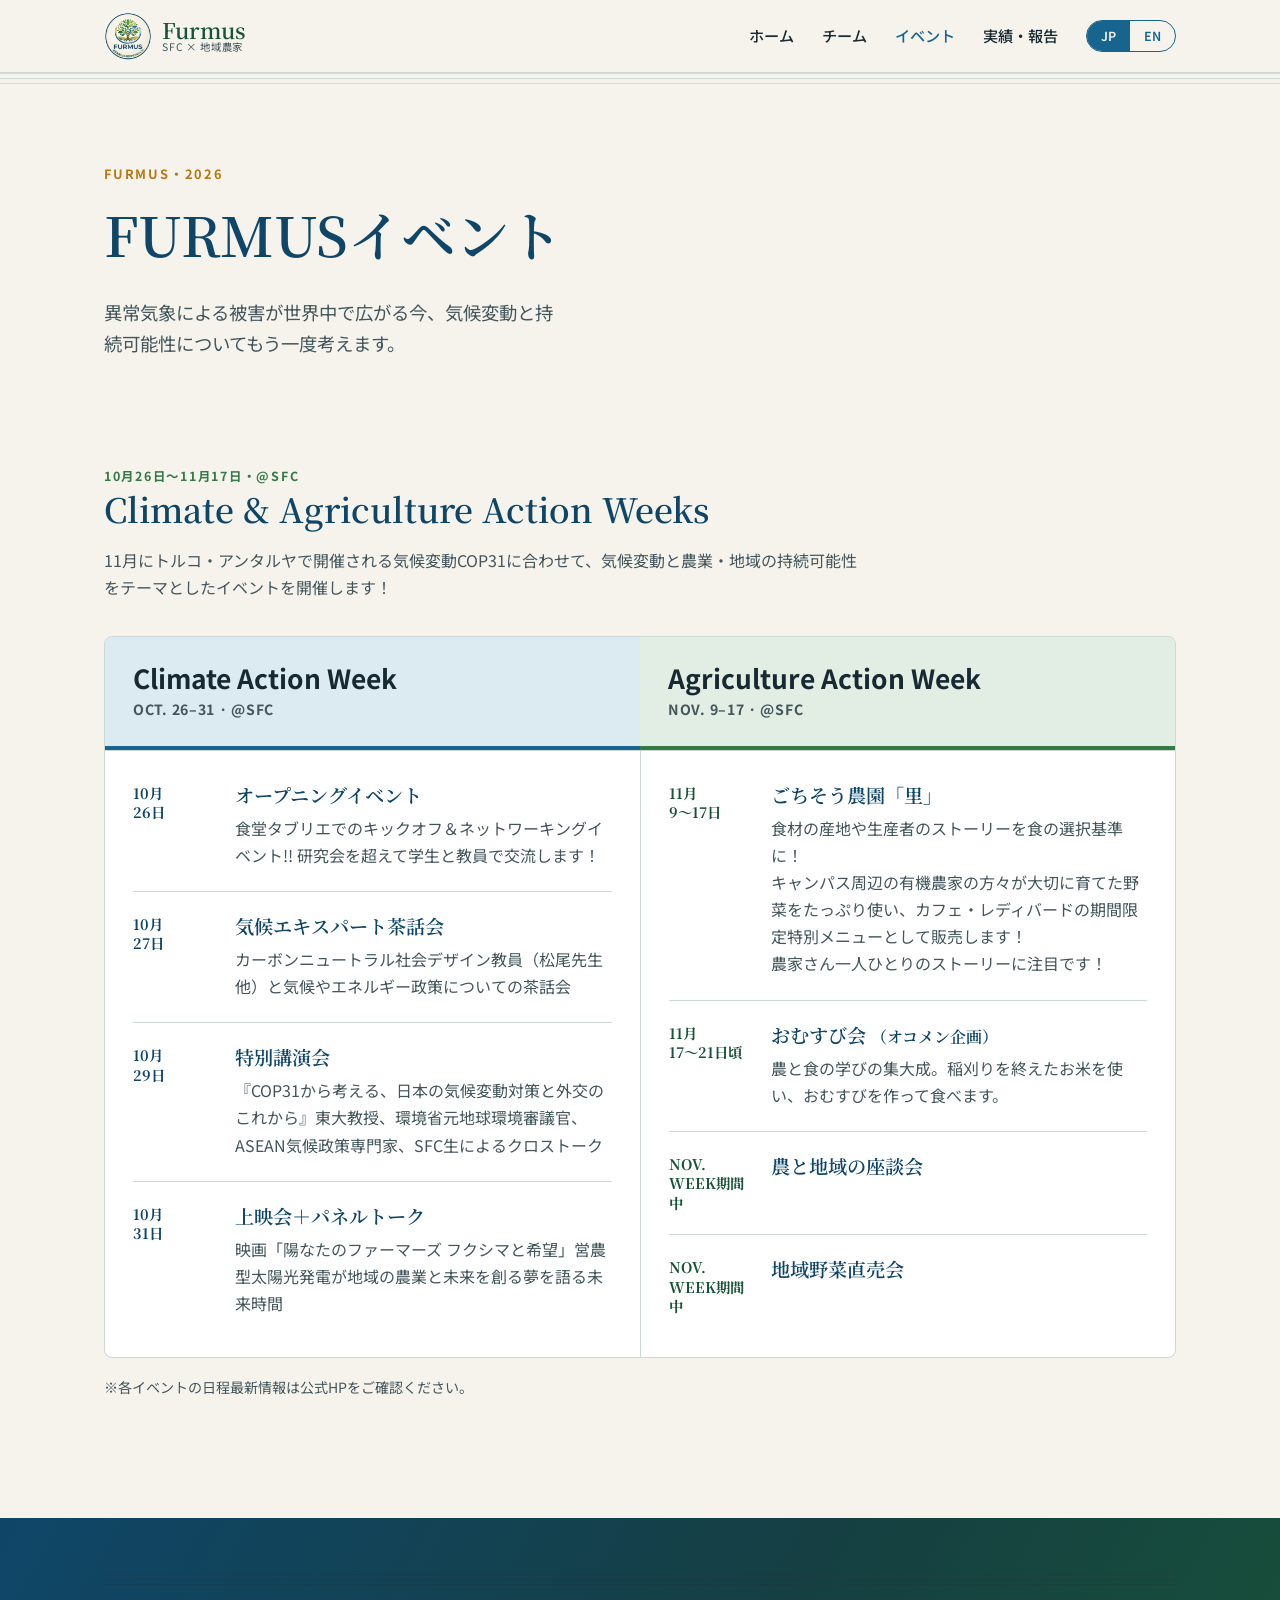
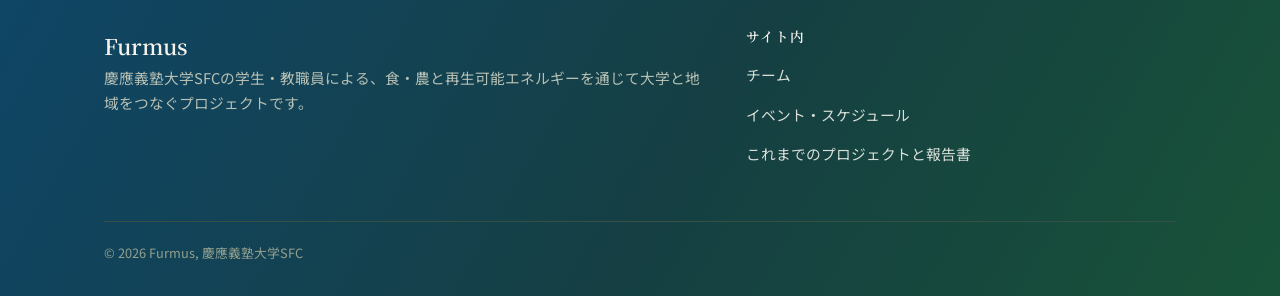
==== events.html @ cad8ab71 "Add files via upload Remove unavailable contact information" ====
<!DOCTYPE html>
<html lang="ja">
<head>
<meta charset="UTF-8">
<meta name="viewport" content="width=device-width, initial-scale=1.0">
<title>FURMUS Events 2026 — Furmus</title>
<link rel="preconnect" href="https://fonts.googleapis.com">
<link href="https://fonts.googleapis.com/css2?family=Noto+Serif+JP:wght@500;600;700&family=Noto+Sans+JP:wght@400;500;700&display=swap" rel="stylesheet">
<link rel="stylesheet" href="styles.css">
</head>
<body>

<header class="site-header">
  <div class="wrap">
    <a href="index.html" class="brand">
      <img src="furmus-logo.png" alt="" class="brand-mark">
      <span class="brand-copy">Furmus
        <small data-en>SFC × Local Farmers</small>
        <small data-jp>SFC × 地域農家</small>
      </span>
    </a>
    <nav class="nav-main">
      <a href="index.html" data-en>Home</a>
      <a href="index.html" data-jp>ホーム</a>
      <a href="team.html" data-en>Team</a>
      <a href="team.html" data-jp>チーム</a>
      <a href="events.html" class="active" data-en>Events</a>
      <a href="events.html" class="active" data-jp>イベント</a>
      <a href="reports.html" data-en>Reports</a>
      <a href="reports.html" data-jp>実績・報告</a>
      <div class="lang-toggle">
        <button data-lang-btn="ja" class="is-active">JP</button>
        <button data-lang-btn="en">EN</button>
      </div>
    </nav>
    <button class="nav-toggle" aria-label="Toggle menu"><span></span><span></span><span></span></button>
  </div>
</header>

<div class="field-rule"></div>

<section class="hero" style="padding-bottom:24px;">
  <div class="wrap">
    <div class="hero-eyebrow" data-en>FURMUS · 2026</div>
    <div class="hero-eyebrow" data-jp>FURMUS・2026</div>
    <h1 data-en>FURMUS Events</h1>
    <h1 data-jp>FURMUSイベント</h1>
    <p class="hero-lede" data-en>Climate &amp; Agriculture Action Weeks bring SFC together to reconsider climate change and sustainability as extreme-weather damage spreads worldwide.</p>
    <p class="hero-lede" data-jp>異常気象による被害が世界中で広がる今、気候変動と持続可能性についてもう一度考えます。</p>
  </div>
</section>

<section>
  <div class="wrap">
    <div class="action-weeks-intro">
      <div class="section-label" data-en>Oct. 26 to Nov. 17 · @SFC</div>
      <div class="section-label" data-jp>10月26日〜11月17日・@SFC</div>
      <h2>Climate &amp; Agriculture Action Weeks</h2>
      <p data-en>In conjunction with COP31, which will be held in Antalya, Türkiye in November, we will hold events on climate change and the sustainability of agriculture and local communities.</p>
      <p data-jp>11月にトルコ・アンタルヤで開催される気候変動COP31に合わせて、気候変動と農業・地域の持続可能性をテーマとしたイベントを開催します！</p>
    </div>

    <div class="week-band">
      <div class="week-heading">
        <strong>Climate Action Week</strong>
        <span>OCT. 26–31 · @SFC</span>
      </div>
      <div class="week-heading">
        <strong>Agriculture Action Week</strong>
        <span>NOV. 9–17 · @SFC</span>
      </div>
    </div>

    <div class="action-schedule">
      <div class="schedule-column">
        <article class="schedule-entry">
          <div class="schedule-date" data-en>Oct.<br>26</div>
          <div class="schedule-date" data-jp>10月<br>26日</div>
          <div>
            <h3 data-en>Opening Event</h3>
            <h3 data-jp>オープニングイベント</h3>
            <p data-en>A kick-off and networking event at Cafeteria Tablier! Students and faculty will connect across research seminars.</p>
            <p data-jp>食堂タブリエでのキックオフ＆ネットワーキングイベント!! 研究会を超えて学生と教員で交流します！</p>
          </div>
        </article>

        <article class="schedule-entry">
          <div class="schedule-date" data-en>Oct.<br>27</div>
          <div class="schedule-date" data-jp>10月<br>27日</div>
          <div>
            <h3 data-en>Climate Experts’ Tea Gathering</h3>
            <h3 data-jp>気候エキスパート茶話会</h3>
            <p data-en>A tea gathering with faculty members in Carbon Neutral Society Design, including Professor Matsuo, to discuss climate and energy policy.</p>
            <p data-jp>カーボンニュートラル社会デザイン教員（松尾先生他）と気候やエネルギー政策についての茶話会</p>
          </div>
        </article>

        <article class="schedule-entry">
          <div class="schedule-date" data-en>Oct.<br>29</div>
          <div class="schedule-date" data-jp>10月<br>29日</div>
          <div>
            <h3 data-en>Special Lecture</h3>
            <h3 data-jp>特別講演会</h3>
            <p data-en>“Thinking from COP31: The Future of Japan’s Climate Action and Diplomacy.” A cross-talk with a University of Tokyo professor, a former Vice-Minister for Global Environmental Affairs at Japan’s Ministry of the Environment, an ASEAN climate-policy expert, and SFC students.</p>
            <p data-jp>『COP31から考える、日本の気候変動対策と外交のこれから』東大教授、環境省元地球環境審議官、ASEAN気候政策専門家、SFC生によるクロストーク</p>
          </div>
        </article>

        <article class="schedule-entry">
          <div class="schedule-date" data-en>Oct.<br>31</div>
          <div class="schedule-date" data-jp>10月<br>31日</div>
          <div>
            <h3 data-en>Film Screening and Panel Talk</h3>
            <h3 data-jp>上映会＋パネルトーク</h3>
            <p data-en>A screening of “Hinata no Farmers: Fukushima and Hope,” followed by a forward-looking discussion about the dream of agrivoltaics creating the future of regional agriculture.</p>
            <p data-jp>映画「陽なたのファーマーズ フクシマと希望」営農型太陽光発電が地域の農業と未来を創る夢を語る未来時間</p>
          </div>
        </article>
      </div>

      <div class="schedule-column">
        <article class="schedule-entry">
          <div class="schedule-date" data-en>Nov.<br>9–17</div>
          <div class="schedule-date" data-jp>11月<br>9〜17日</div>
          <div>
            <h3 data-en>Gochisou Farm “Sato”</h3>
            <h3 data-jp>ごちそう農園「里」</h3>
            <p data-en>Make the origin of ingredients and producers’ stories part of how you choose food! Vegetables carefully grown by organic farmers around the campus will be used generously in limited-time special dishes at Café Ladybird. Look out for the story of each farmer!</p>
            <p data-jp>食材の産地や生産者のストーリーを食の選択基準に！<br>キャンパス周辺の有機農家の方々が大切に育てた野菜をたっぷり使い、カフェ・レディバードの期間限定特別メニューとして販売します！<br>農家さん一人ひとりのストーリーに注目です！</p>
          </div>
        </article>

        <article class="schedule-entry">
          <div class="schedule-date" data-en>Nov.<br>17–21</div>
          <div class="schedule-date" data-jp>11月<br>17〜21日頃</div>
          <div>
            <h3 data-en>Omusubi Gathering <small>(Okomen project)</small></h3>
            <h3 data-jp>おむすび会 <small>（オコメン企画）</small></h3>
            <p data-en>The culmination of learning about agriculture and food. We will use rice after the harvest to make and eat omusubi.</p>
            <p data-jp>農と食の学びの集大成。稲刈りを終えたお米を使い、おむすびを作って食べます。</p>
          </div>
        </article>

        <article class="schedule-entry">
          <div class="schedule-date" data-en>During<br>Nov. week</div>
          <div class="schedule-date" data-jp>NOV.<br>week期間中</div>
          <div>
            <h3 data-en>Agriculture and Community Round-table</h3>
            <h3 data-jp>農と地域の座談会</h3>
          </div>
        </article>

        <article class="schedule-entry">
          <div class="schedule-date" data-en>During<br>Nov. week</div>
          <div class="schedule-date" data-jp>NOV.<br>week期間中</div>
          <div>
            <h3 data-en>Local Vegetable Market</h3>
            <h3 data-jp>地域野菜直売会</h3>
          </div>
        </article>
      </div>
    </div>
    <p class="schedule-note" data-en>* Please check the official website for the latest schedule for each event.</p>
    <p class="schedule-note" data-jp>※各イベントの日程最新情報は公式HPをご確認ください。</p>
  </div>
</section>

<footer class="site-footer" id="contact">
  <div class="wrap">
    <div class="field-rule"></div>
    <div class="footer-grid">
      <div>
        <a href="index.html" class="brand">Furmus</a>
        <p data-en>A Keio SFC student and faculty project connecting the campus with the surrounding region through food, farming, and renewable energy.</p>
        <p data-jp>慶應義塾大学SFCの学生・教職員による、食・農と再生可能エネルギーを通じて大学と地域をつなぐプロジェクトです。</p>
      </div>
      <div>
        <h4 data-en>Explore</h4>
        <h4 data-jp>サイト内</h4>
        <p><a href="team.html" data-en>Team</a><a href="team.html" data-jp>チーム</a></p>
        <p><a href="events.html" data-en>Events &amp; Schedule</a><a href="events.html" data-jp>イベント・スケジュール</a></p>
        <p><a href="reports.html" data-en>Previous projects &amp; reports</a><a href="reports.html" data-jp>これまでのプロジェクトと報告書</a></p>
      </div>
    </div>
    <div class="footer-bottom">
      <span data-en>© 2026 Furmus, Keio University SFC.</span>
      <span data-jp>© 2026 Furmus, 慶應義塾大学SFC</span>
    </div>
  </div>
</footer>

<script src="script.js"></script>
</body>
</html>
---- styles.css ----
/* ================================
   Furmus — design tokens
   ================================ */
:root {
  --paper: #f5f3ec;
  --paper-warm: #edf2ee;
  --ink: #172a32;
  --ink-soft: #43565c;
  --blue: #17658f;
  --blue-deep: #0f4668;
  --blue-soft: #dceaf1;
  --green: #347a45;
  --green-deep: #185238;
  --green-soft: #e2eee4;
  --gold: #d89b18;
  --clay: #b77714;
  --slate: #397792;
  --line: #ccd9d5;
  --max: 1120px;

  --font-display: "Noto Serif JP", "Noto Serif", serif;
  --font-body: "Noto Sans JP", "Noto Sans", sans-serif;
}

* { box-sizing: border-box; }

html { scroll-behavior: smooth; }

@media (prefers-reduced-motion: reduce) {
  html { scroll-behavior: auto; }
  * { animation-duration: 0.01ms !important; animation-iteration-count: 1 !important; transition-duration: 0.01ms !important; }
}

body {
  margin: 0;
  background: var(--paper);
  color: var(--ink);
  font-family: var(--font-body);
  font-size: 16px;
  line-height: 1.7;
  -webkit-font-smoothing: antialiased;
}

h1, h2, h3, h4 {
  font-family: var(--font-display);
  color: var(--blue-deep);
  line-height: 1.3;
  margin: 0 0 0.5em;
  font-weight: 600;
}

h1 { font-size: clamp(2.1rem, 4.5vw, 3.4rem); letter-spacing: -0.01em; }
h2 { font-size: clamp(1.5rem, 3vw, 2.1rem); }
h3 { font-size: 1.2rem; }

p { margin: 0 0 1em; color: var(--ink-soft); }

a {
  color: var(--slate);
  text-decoration: none;
}
a:hover { text-decoration: underline; }

a:focus-visible,
button:focus-visible,
input:focus-visible,
[tabindex]:focus-visible {
  outline: 2px solid var(--clay);
  outline-offset: 3px;
}

img { max-width: 100%; display: block; }

.wrap {
  max-width: var(--max);
  margin: 0 auto;
  padding: 0 24px;
}

/* ---- field-row motif ---- */
.field-rule {
  height: 14px;
  background-image: repeating-linear-gradient(
    to bottom,
    var(--line) 0px, var(--line) 1px,
    transparent 1px, transparent 5px
  );
  opacity: 0.9;
}

.field-divider {
  border: none;
  height: 1px;
  background: var(--line);
  margin: 0;
}

/* ================================
   Header / Nav
   ================================ */
.site-header {
  position: sticky;
  top: 0;
  z-index: 50;
  background: rgba(245, 243, 236, 0.96);
  backdrop-filter: blur(10px);
  border-bottom: 1px solid var(--line);
}

.site-header .wrap {
  display: flex;
  align-items: center;
  justify-content: space-between;
  height: 72px;
}

.brand {
  font-family: var(--font-display);
  font-size: 1.35rem;
  font-weight: 600;
  color: var(--green-deep);
  letter-spacing: 0.01em;
}
.site-header .brand {
  display: inline-flex;
  align-items: center;
  gap: 10px;
  line-height: 1.05;
}
.brand-mark {
  width: 48px;
  height: auto;
  flex: 0 0 auto;
}
.brand-copy { display: block; }
.brand:hover { text-decoration: none; }
.brand small {
  display: block;
  font-family: var(--font-body);
  font-size: 0.65rem;
  font-weight: 400;
  letter-spacing: 0.08em;
  color: var(--ink-soft);
  text-transform: uppercase;
}

.nav-main {
  display: flex;
  align-items: center;
  gap: 28px;
}

.nav-main a {
  color: var(--ink);
  font-size: 0.95rem;
  font-weight: 500;
}
.nav-main a:hover { color: var(--blue); text-decoration: none; }

.nav-main a.active {
  color: var(--blue);
}

.lang-toggle {
  display: inline-flex;
  border: 1px solid var(--blue);
  border-radius: 999px;
  overflow: hidden;
  font-size: 0.78rem;
  font-weight: 600;
  letter-spacing: 0.03em;
}
.lang-toggle button {
  border: none;
  background: transparent;
  color: var(--blue);
  padding: 6px 14px;
  cursor: pointer;
  font-family: var(--font-body);
  font-size: inherit;
  font-weight: inherit;
}
.lang-toggle button.is-active {
  background: var(--blue);
  color: var(--paper);
}

.nav-toggle {
  display: none;
  border: none;
  background: transparent;
  cursor: pointer;
  padding: 8px;
}
.nav-toggle span {
  display: block;
  width: 24px;
  height: 2px;
  background: var(--ink);
  margin: 5px 0;
}

/* ================================
   Hero
   ================================ */
.hero {
  padding: 76px 0 64px;
  position: relative;
}

.hero-grid {
  display: grid;
  grid-template-columns: minmax(0, 1.2fr) minmax(280px, 0.8fr);
  align-items: center;
  gap: clamp(36px, 7vw, 88px);
}

.hero-logo-wrap {
  display: flex;
  justify-content: center;
  align-items: center;
}

.hero-logo {
  width: min(100%, 430px);
  filter: drop-shadow(0 18px 28px rgba(15, 70, 104, 0.14));
}

.hero-eyebrow {
  font-size: 0.8rem;
  letter-spacing: 0.14em;
  text-transform: uppercase;
  color: var(--clay);
  font-weight: 700;
  margin-bottom: 14px;
}

.hero h1 { max-width: 16ch; }

.hero-lede {
  font-size: 1.15rem;
  max-width: 46ch;
  margin-top: 18px;
}

.hero-actions {
  display: flex;
  gap: 14px;
  margin-top: 28px;
  flex-wrap: wrap;
}

/* ================================
   Buttons
   ================================ */
.btn {
  display: inline-flex;
  align-items: center;
  gap: 8px;
  padding: 12px 22px;
  border-radius: 4px;
  font-weight: 600;
  font-size: 0.92rem;
  border: 1px solid transparent;
  cursor: pointer;
  font-family: var(--font-body);
}
.btn:hover { text-decoration: none; }

.btn-primary {
  background: var(--blue);
  color: var(--paper);
}
.btn-primary:hover { background: var(--blue-deep); }

.btn-outline {
  background: transparent;
  color: var(--green-deep);
  border-color: var(--green);
}
.btn-outline:hover { background: var(--paper-warm); }

.btn-clay {
  background: var(--clay);
  color: var(--paper);
}
.btn-clay:hover { background: #96482e; }

/* ================================
   Sections
   ================================ */
section { padding: 64px 0; }

.section-head {
  display: flex;
  align-items: baseline;
  justify-content: space-between;
  gap: 24px;
  margin-bottom: 36px;
  flex-wrap: wrap;
}

.section-label {
  font-size: 0.78rem;
  letter-spacing: 0.14em;
  text-transform: uppercase;
  color: var(--green);
  font-weight: 700;
}

.two-col {
  display: grid;
  grid-template-columns: 1fr 1fr;
  gap: 48px;
  align-items: start;
}

.mv-card {
  background: #fff;
  border: 1px solid var(--line);
  border-radius: 6px;
  padding: 32px;
  position: relative;
}
.mv-card::before {
  content: "";
  display: block;
  width: 40px;
  height: 3px;
  background: linear-gradient(90deg, var(--blue), var(--green));
  margin-bottom: 20px;
}

/* video */
.video-frame {
  position: relative;
  width: 100%;
  aspect-ratio: 16/9;
  background: linear-gradient(135deg, var(--blue-deep), var(--green-deep));
  border-radius: 6px;
  overflow: hidden;
}
.video-frame iframe {
  width: 100%;
  height: 100%;
  border: 0;
  display: block;
}
.video-placeholder {
  position: absolute;
  inset: 0;
  display: flex;
  align-items: center;
  justify-content: center;
  flex-direction: column;
  gap: 10px;
  color: var(--paper);
  text-align: center;
  padding: 24px;
}
.video-placeholder .play-dot {
  width: 56px;
  height: 56px;
  border-radius: 50%;
  border: 2px solid var(--paper);
  display: flex;
  align-items: center;
  justify-content: center;
}

.upload-note {
  margin-top: 14px;
  font-size: 0.88rem;
  color: var(--ink-soft);
}

/* ================================
   Team grid
   ================================ */
.team-grid {
  display: grid;
  grid-template-columns: repeat(3, 1fr);
  gap: 28px;
}

.person-card {
  background: #fff;
  border: 1px solid var(--line);
  border-radius: 6px;
  overflow: hidden;
}
.person-photo {
  aspect-ratio: 4/5;
  background: linear-gradient(160deg, var(--blue) 0%, var(--green) 100%);
}
.person-body { padding: 18px 20px 22px; }
.person-role {
  font-size: 0.78rem;
  text-transform: uppercase;
  letter-spacing: 0.08em;
  color: var(--clay);
  font-weight: 700;
  margin-bottom: 6px;
}
.person-body h3 { margin-bottom: 4px; }
.person-affil { font-size: 0.85rem; color: var(--ink-soft); margin: 0; }

.team-group-label {
  margin: 56px 0 24px;
}
.team-group-label:first-of-type { margin-top: 0; }

/* ================================
   Events
   ================================ */
.event-row {
  display: grid;
  grid-template-columns: 120px 1fr auto;
  gap: 24px;
  align-items: center;
  padding: 26px 0;
  border-bottom: 1px solid var(--line);
}
.event-row:first-of-type { border-top: 1px solid var(--line); }

.event-date {
  font-family: var(--font-display);
  color: var(--green-deep);
}
.event-date .day { font-size: 1.8rem; font-weight: 600; display: block; }
.event-date .month { font-size: 0.8rem; text-transform: uppercase; letter-spacing: 0.08em; color: var(--ink-soft); }

.event-info h3 { margin-bottom: 6px; }
.event-tags { display: flex; gap: 8px; flex-wrap: wrap; margin-top: 8px; }
.tag {
  font-size: 0.72rem;
  letter-spacing: 0.04em;
  text-transform: uppercase;
  font-weight: 700;
  padding: 4px 10px;
  border-radius: 999px;
  background: var(--blue-soft);
  color: var(--blue-deep);
  border: 1px solid var(--line);
}

/* event detail */
.event-hero {
  background: linear-gradient(120deg, var(--blue-deep), var(--green-deep));
  color: var(--paper);
  padding: 56px 0 44px;
}
.event-hero .hero-eyebrow { color: #e8b79a; }
.event-hero h1 { color: var(--paper); }
.event-hero p { color: #d9dfd8; }

.detail-grid {
  display: grid;
  grid-template-columns: 2fr 1fr;
  gap: 56px;
  align-items: start;
}

.info-card {
  background: #fff;
  border: 1px solid var(--line);
  border-radius: 6px;
  padding: 26px;
}
.info-card + .info-card { margin-top: 20px; }
.info-card h3 {
  font-size: 0.85rem;
  text-transform: uppercase;
  letter-spacing: 0.08em;
  color: var(--slate);
  margin-bottom: 14px;
}

.info-list { list-style: none; margin: 0; padding: 0; }
.info-list li {
  display: flex;
  gap: 10px;
  padding: 8px 0;
  border-bottom: 1px dashed var(--line);
  font-size: 0.92rem;
}
.info-list li:last-child { border-bottom: none; }
.info-list .label { color: var(--ink-soft); min-width: 92px; flex-shrink: 0; }

.person-inline {
  display: flex;
  gap: 12px;
  align-items: center;
  padding: 10px 0;
}
.person-inline .dot {
  width: 40px; height: 40px; border-radius: 50%;
  background: linear-gradient(160deg, var(--green) 0%, var(--slate) 100%);
  flex-shrink: 0;
}
.person-inline .name { font-weight: 600; color: var(--ink); font-size: 0.94rem; }
.person-inline .role { font-size: 0.8rem; color: var(--ink-soft); }

.schedule-list { list-style: none; margin: 0; padding: 0; }
.schedule-list li {
  display: grid;
  grid-template-columns: 90px 1fr;
  gap: 14px;
  padding: 12px 0;
  border-bottom: 1px solid var(--line);
}
.schedule-list li:last-child { border-bottom: none; }
.schedule-list .time { font-weight: 700; color: var(--green-deep); font-size: 0.9rem; }

/* Action Weeks schedule */
.action-weeks-intro {
  max-width: 760px;
  margin-bottom: 34px;
}

.week-band {
  display: grid;
  grid-template-columns: 1fr 1fr;
  border: 1px solid var(--line);
  border-radius: 8px 8px 0 0;
  overflow: hidden;
}

.week-heading {
  padding: 24px 28px;
  background: var(--blue-soft);
  border-bottom: 4px solid var(--blue);
}

.week-heading + .week-heading {
  background: var(--green-soft);
  border-bottom-color: var(--green);
}

.week-heading strong {
  display: block;
  color: var(--ink);
  font-size: clamp(1.2rem, 2.5vw, 1.65rem);
  line-height: 1.25;
}

.week-heading span {
  display: block;
  margin-top: 4px;
  color: var(--ink-soft);
  font-size: 0.88rem;
  font-weight: 700;
  letter-spacing: 0.05em;
}

.action-schedule {
  display: grid;
  grid-template-columns: 1fr 1fr;
  border: 1px solid var(--line);
  border-top: 0;
  border-radius: 0 0 8px 8px;
  overflow: hidden;
  background: #fff;
}

.schedule-column {
  padding: 10px 28px 18px;
}

.schedule-column + .schedule-column {
  border-left: 1px solid var(--line);
}

.schedule-entry {
  display: grid;
  grid-template-columns: 86px 1fr;
  gap: 16px;
  padding: 22px 0;
  border-bottom: 1px solid var(--line);
}

.schedule-entry:last-child { border-bottom: 0; }

.schedule-date {
  color: var(--blue-deep);
  font-family: var(--font-display);
  font-size: 0.9rem;
  font-weight: 700;
  line-height: 1.35;
  text-transform: uppercase;
}

.schedule-column + .schedule-column .schedule-date { color: var(--green-deep); }

.schedule-entry h3 { margin-bottom: 7px; }
.schedule-entry p:last-child { margin-bottom: 0; }
.schedule-note { margin-top: 18px; font-size: 0.88rem; }

/* ================================
   Footer
   ================================ */
.site-footer {
  background: linear-gradient(120deg, var(--blue-deep), #153f43 55%, var(--green-deep));
  color: #d9dfd8;
  padding: 56px 0 32px;
  margin-top: 40px;
}
.site-footer .field-rule { opacity: 0.15; margin-bottom: 40px; filter: invert(1); }
.footer-grid {
  display: grid;
  grid-template-columns: 1.4fr 1fr;
  gap: 40px;
}
.site-footer h4 {
  color: var(--paper);
  font-size: 0.85rem;
  text-transform: uppercase;
  letter-spacing: 0.08em;
  margin-bottom: 16px;
}
.site-footer .brand { color: var(--paper); }
.site-footer .brand small { color: #a9b3a6; }
.site-footer p { color: #b7c0b4; font-size: 0.92rem; }
.site-footer a { color: #d9dfd8; }
.footer-bottom {
  margin-top: 40px;
  padding-top: 20px;
  border-top: 1px solid #385043;
  font-size: 0.8rem;
  color: #92a08e;
  display: flex;
  justify-content: space-between;
  flex-wrap: wrap;
  gap: 8px;
}

/* ================================
   Language visibility
   ================================ */
/* Only ever hides the inactive language. The visible element keeps whatever
   display type it already has, so component styling is never overridden. */
html[lang="ja"] [data-en],
html[lang="en"] [data-jp] { display: none; }

/* ================================
   Responsive
   ================================ */
@media (max-width: 880px) {
  .two-col, .detail-grid { grid-template-columns: 1fr; }
  .hero-grid { grid-template-columns: minmax(0, 1fr) minmax(220px, 0.55fr); gap: 32px; }
  .team-grid { grid-template-columns: repeat(2, 1fr); }
  .footer-grid { grid-template-columns: 1fr; gap: 28px; }
  .event-row { grid-template-columns: 70px 1fr; }
  .event-row .btn { grid-column: 1 / -1; justify-self: start; margin-top: 8px; }
}

@media (max-width: 980px) {
  .nav-main {
    position: fixed;
    inset: 72px 0 0 0;
    background: var(--paper);
    flex-direction: column;
    align-items: flex-start;
    padding: 28px 24px;
    gap: 20px;
    transform: translateX(100%);
    transition: transform 0.25s ease;
  }
  .nav-main.is-open { transform: translateX(0); }
  .nav-toggle { display: block; }
}

@media (max-width: 640px) {
  .team-grid { grid-template-columns: 1fr; }
  .brand-mark { width: 42px; height: 42px; }
  .hero-grid, .week-band, .action-schedule { grid-template-columns: 1fr; }
  .hero-logo-wrap { order: -1; }
  .hero-logo { width: min(82vw, 330px); }
  .week-heading + .week-heading { border-top: 1px solid var(--line); }
  .schedule-column + .schedule-column { border-left: 0; border-top: 1px solid var(--line); }
  .schedule-entry { grid-template-columns: 72px 1fr; gap: 12px; }
  section { padding: 44px 0; }
  .hero { padding: 48px 0 40px; }
}
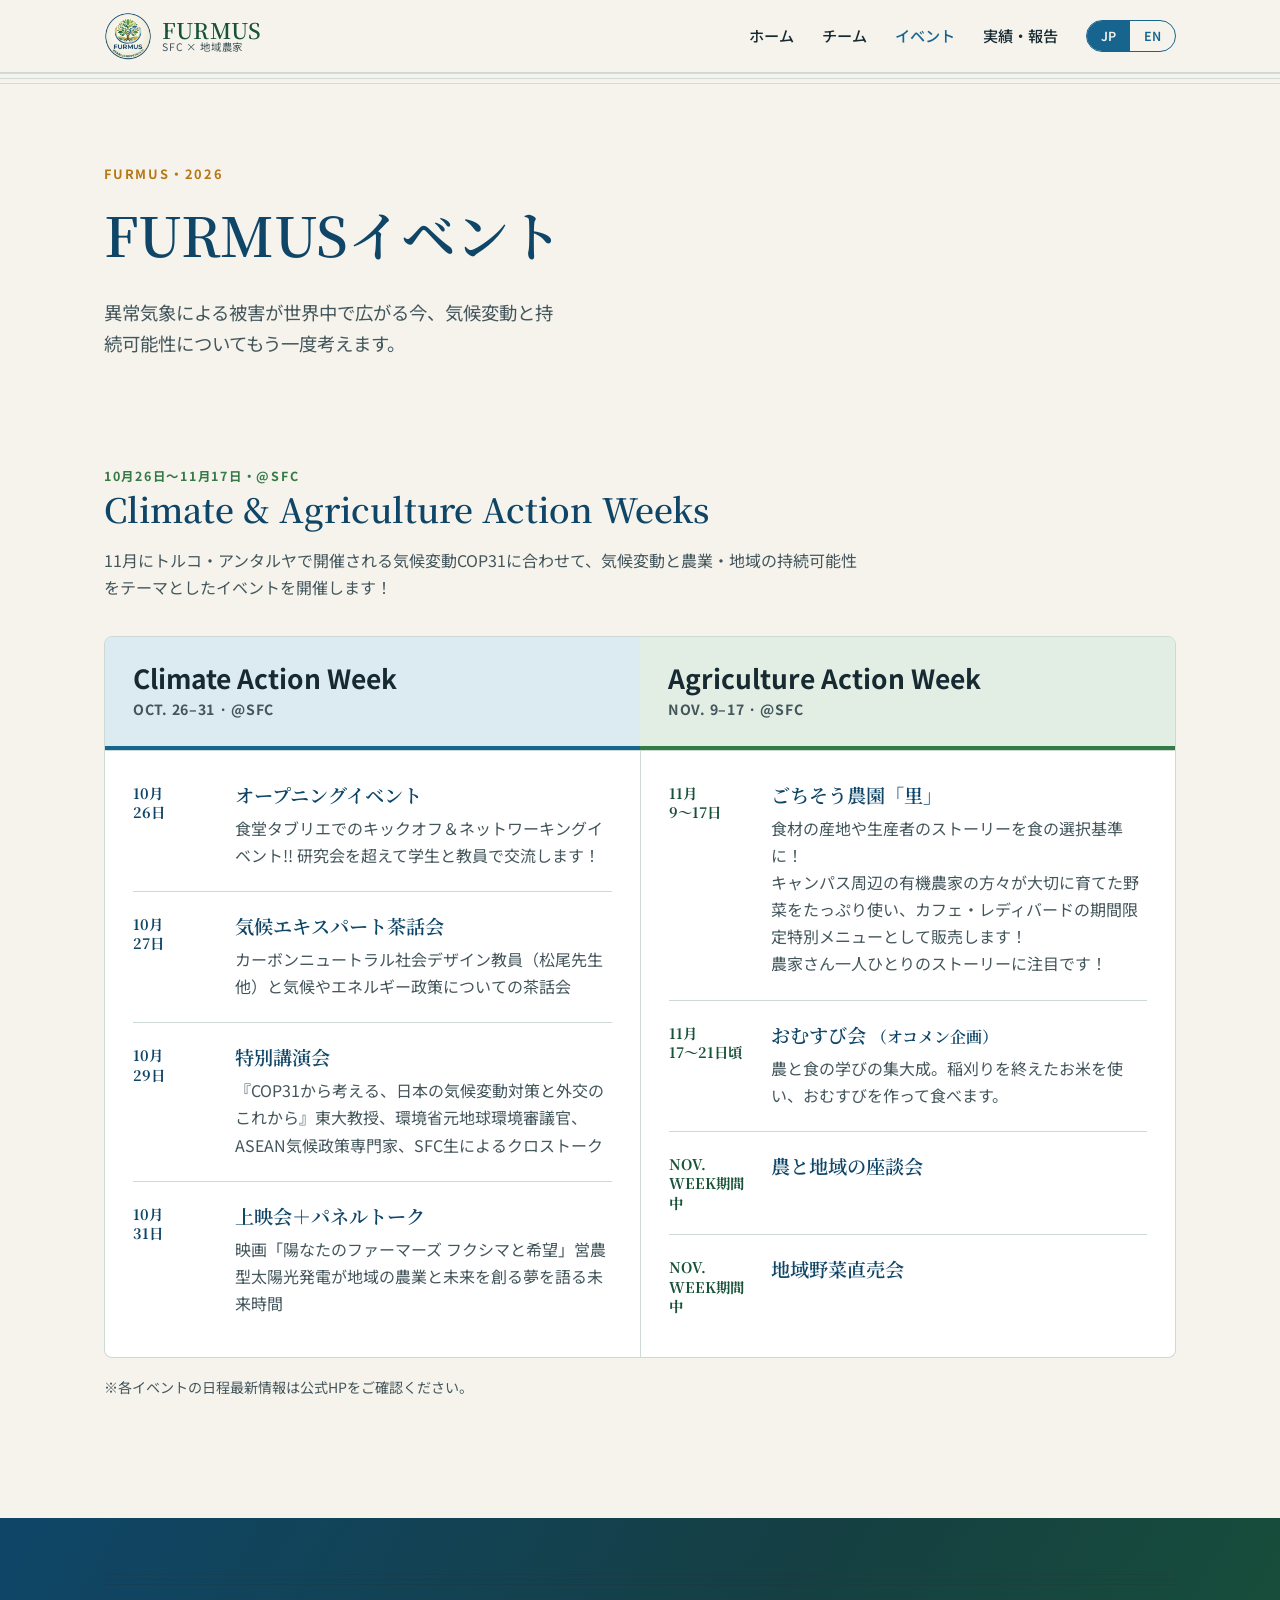
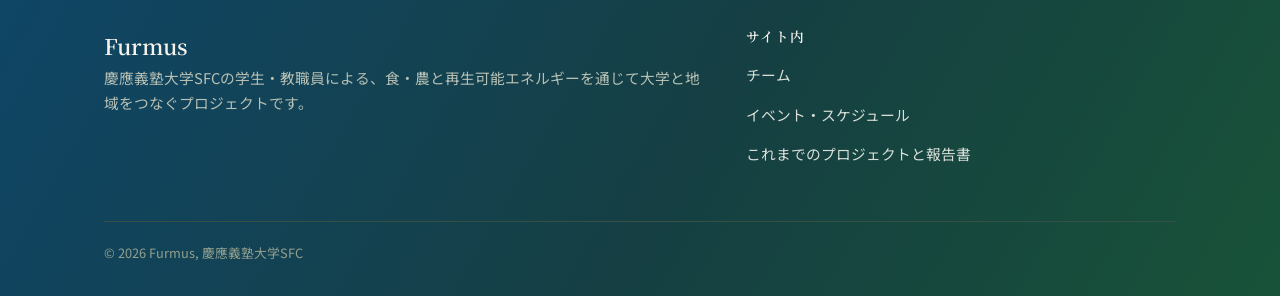
==== commit acbef85b: "Add files via upload changed Furmus --> FURMUS on the top left header." ====
--- a/events.html
+++ b/events.html
@@ -14,7 +14,7 @@
   <div class="wrap">
     <a href="index.html" class="brand">
       <img src="furmus-logo.png" alt="" class="brand-mark">
-      <span class="brand-copy">Furmus
+      <span class="brand-copy">FURMUS
         <small data-en>SFC × Local Farmers</small>
         <small data-jp>SFC × 地域農家</small>
       </span>
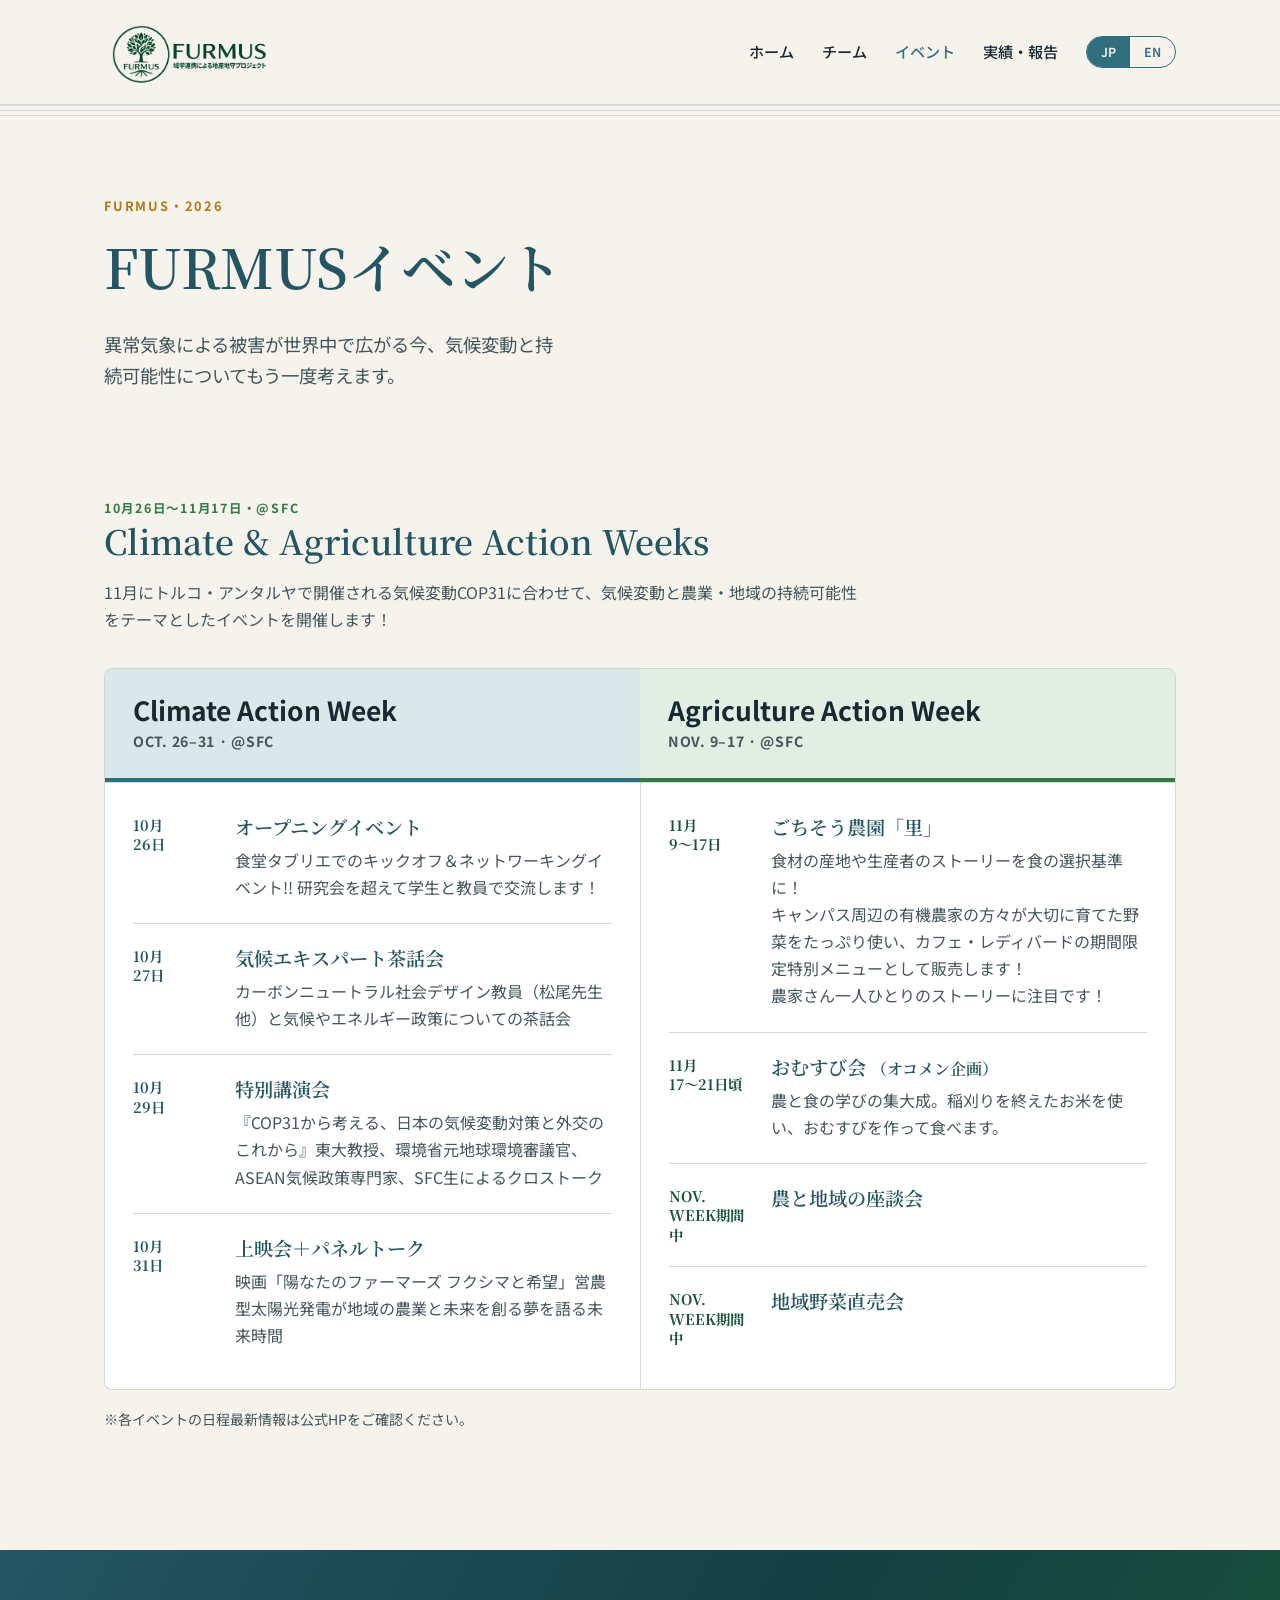
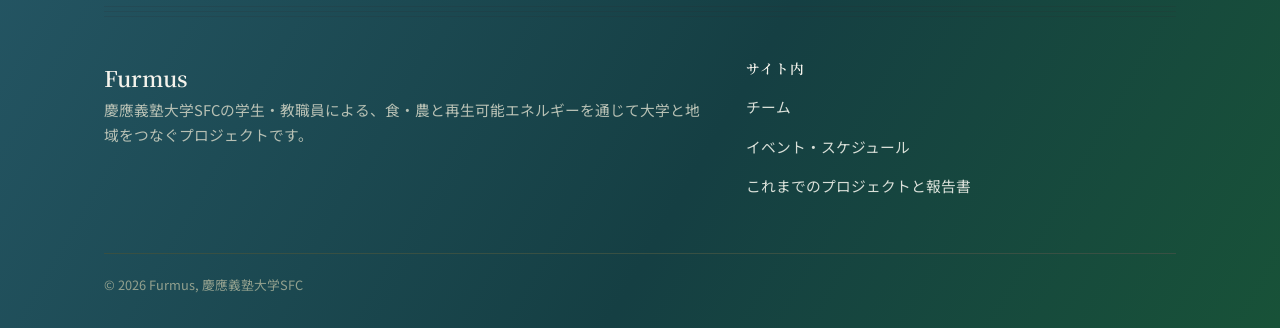
==== commit b291fa09: "Add files via upload Update logo placement and color palette" ====
--- a/events.html
+++ b/events.html
@@ -13,11 +13,7 @@
 <header class="site-header">
   <div class="wrap">
     <a href="index.html" class="brand">
-      <img src="furmus-logo.png" alt="" class="brand-mark">
-      <span class="brand-copy">FURMUS
-        <small data-en>SFC × Local Farmers</small>
-        <small data-jp>SFC × 地域農家</small>
-      </span>
+      <img src="furmus-logo-horizontal.png" alt="FURMUS 域学連携による地産地守プロジェクト" class="brand-lockup">
     </a>
     <nav class="nav-main">
       <a href="index.html" data-en>Home</a>
--- a/styles.css
+++ b/styles.css
@@ -6,15 +6,15 @@
   --paper-warm: #edf2ee;
   --ink: #172a32;
   --ink-soft: #43565c;
-  --blue: #17658f;
-  --blue-deep: #0f4668;
-  --blue-soft: #dceaf1;
+  --blue: #2f6f7e;
+  --blue-deep: #245563;
+  --blue-soft: #dbe8e9;
   --green: #347a45;
   --green-deep: #185238;
   --green-soft: #e2eee4;
   --gold: #d89b18;
   --clay: #b77714;
-  --slate: #397792;
+  --slate: #3f7580;
   --line: #ccd9d5;
   --max: 1120px;
 
@@ -111,7 +111,7 @@
   display: flex;
   align-items: center;
   justify-content: space-between;
-  height: 72px;
+  height: 104px;
 }
 
 .brand {
@@ -127,12 +127,12 @@
   gap: 10px;
   line-height: 1.05;
 }
-.brand-mark {
-  width: 48px;
+.brand-lockup {
+  display: block;
+  width: 170px;
   height: auto;
   flex: 0 0 auto;
 }
-.brand-copy { display: block; }
 .brand:hover { text-decoration: none; }
 .brand small {
   display: block;
@@ -210,7 +210,7 @@
 
 .hero-grid {
   display: grid;
-  grid-template-columns: minmax(0, 1.2fr) minmax(280px, 0.8fr);
+  grid-template-columns: minmax(0, 1.05fr) minmax(340px, 0.95fr);
   align-items: center;
   gap: clamp(36px, 7vw, 88px);
 }
@@ -222,8 +222,8 @@
 }
 
 .hero-logo {
-  width: min(100%, 430px);
-  filter: drop-shadow(0 18px 28px rgba(15, 70, 104, 0.14));
+  width: min(100%, 520px);
+  filter: drop-shadow(0 18px 28px rgba(24, 82, 56, 0.15));
 }
 
 .hero-eyebrow {
@@ -657,7 +657,7 @@
 @media (max-width: 980px) {
   .nav-main {
     position: fixed;
-    inset: 72px 0 0 0;
+    inset: 104px 0 0 0;
     background: var(--paper);
     flex-direction: column;
     align-items: flex-start;
@@ -672,10 +672,12 @@
 
 @media (max-width: 640px) {
   .team-grid { grid-template-columns: 1fr; }
-  .brand-mark { width: 42px; height: 42px; }
+  .site-header .wrap { height: 82px; }
+  .brand-lockup { width: 128px; }
+  .nav-main { inset: 82px 0 0 0; }
   .hero-grid, .week-band, .action-schedule { grid-template-columns: 1fr; }
   .hero-logo-wrap { order: -1; }
-  .hero-logo { width: min(82vw, 330px); }
+  .hero-logo { width: min(92vw, 440px); }
   .week-heading + .week-heading { border-top: 1px solid var(--line); }
   .schedule-column + .schedule-column { border-left: 0; border-top: 1px solid var(--line); }
   .schedule-entry { grid-template-columns: 72px 1fr; gap: 12px; }
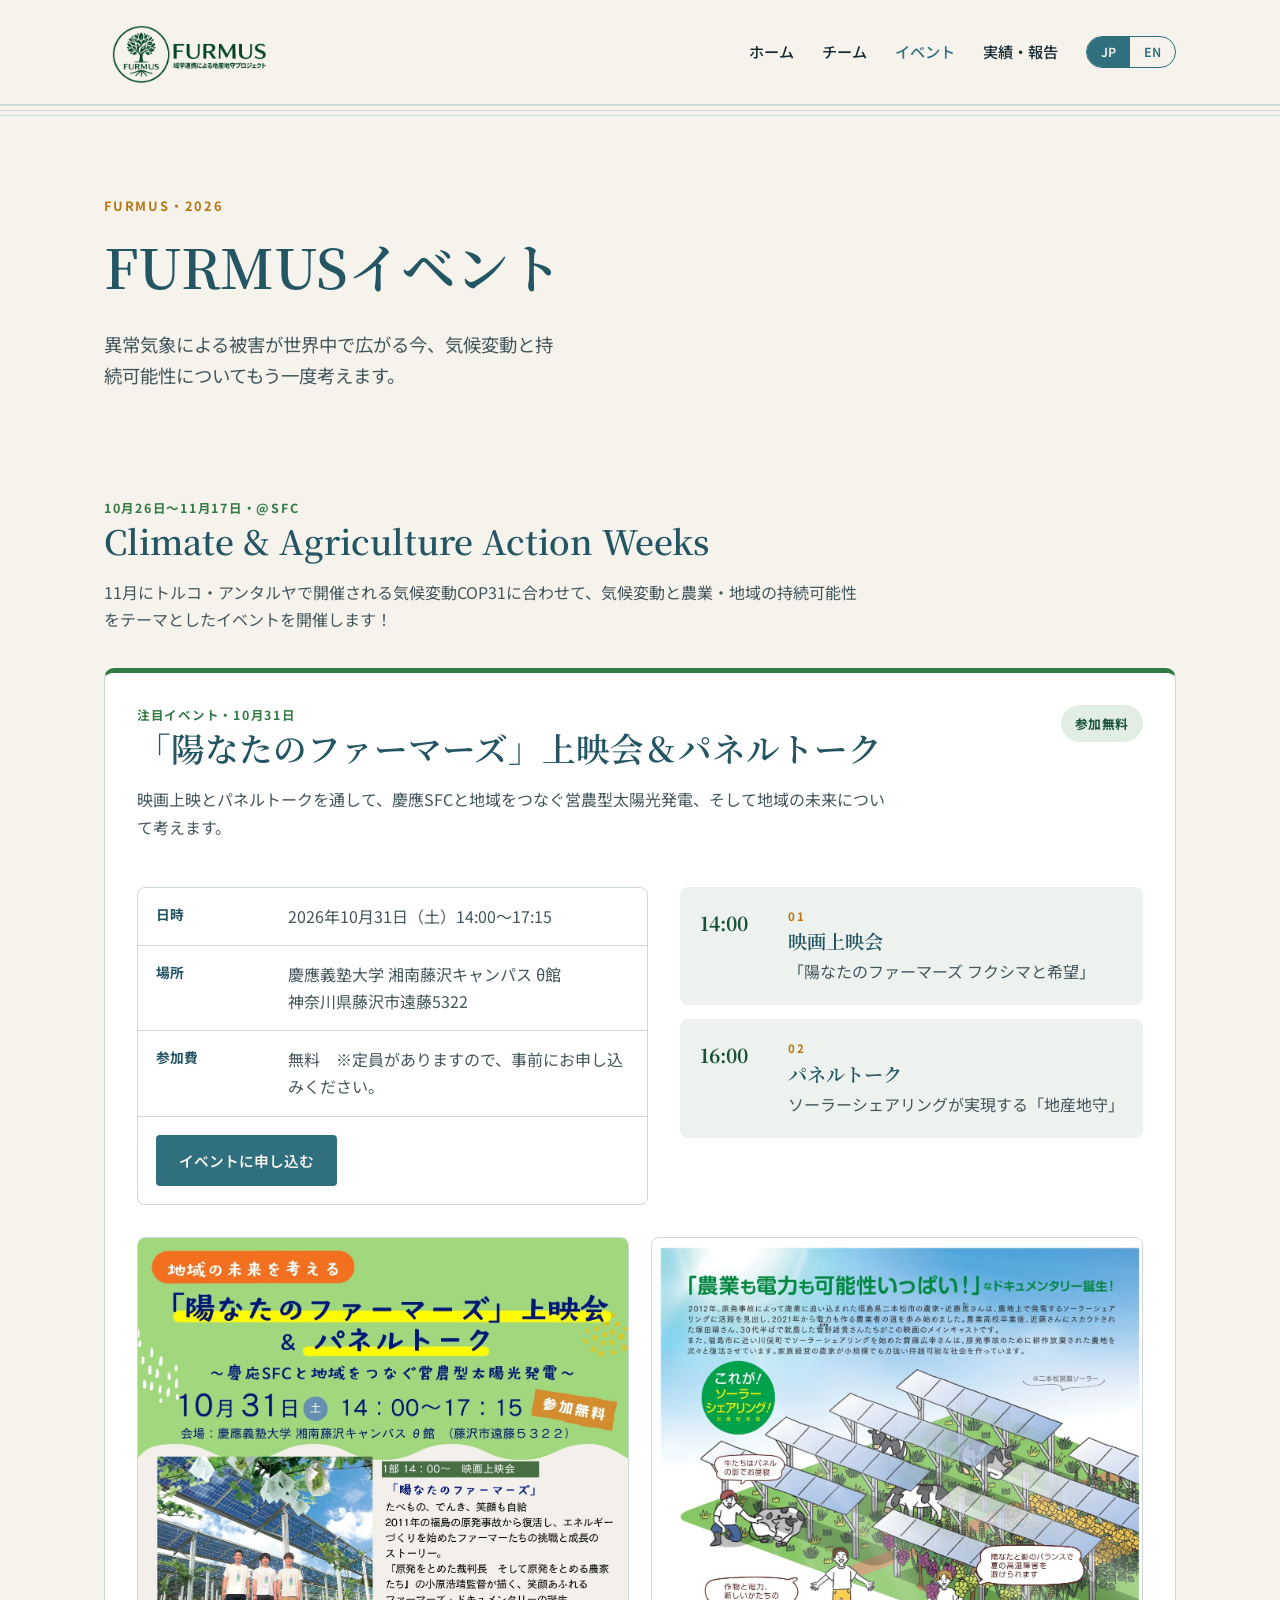
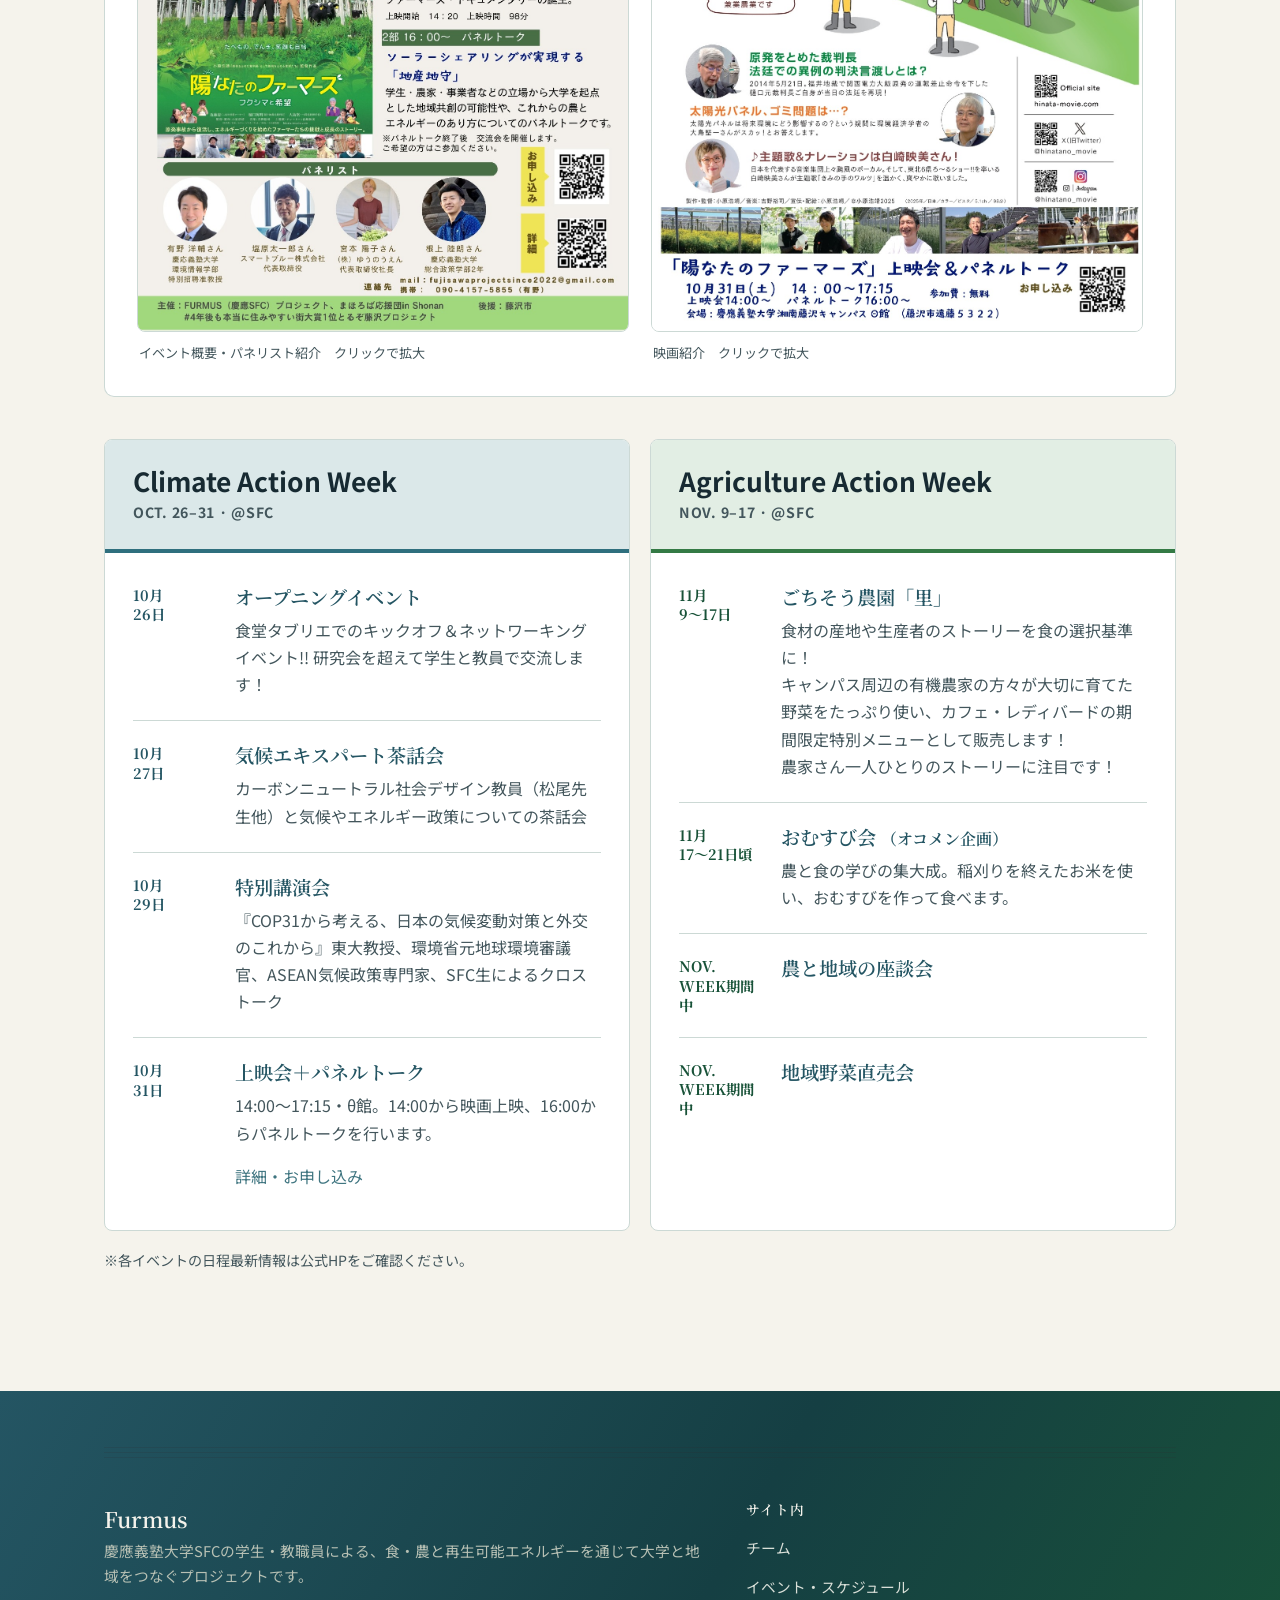
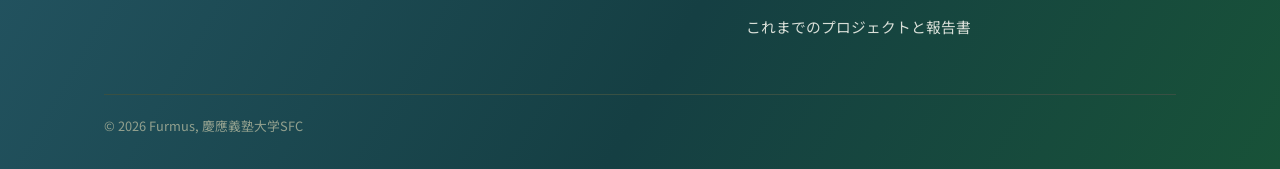
==== commit 42652904: "Add 31 October event details and flyers" ====
--- a/events.html
+++ b/events.html
@@ -15,7 +15,7 @@
     <a href="index.html" class="brand">
       <img src="furmus-logo-horizontal.png" alt="FURMUS 域学連携による地産地守プロジェクト" class="brand-lockup">
     </a>
-    <nav class="nav-main">
+    <nav class="nav-main" id="primary-navigation">
       <a href="index.html" data-en>Home</a>
       <a href="index.html" data-jp>ホーム</a>
       <a href="team.html" data-en>Team</a>
@@ -29,7 +29,7 @@
         <button data-lang-btn="en">EN</button>
       </div>
     </nav>
-    <button class="nav-toggle" aria-label="Toggle menu"><span></span><span></span><span></span></button>
+    <button class="nav-toggle" aria-label="Toggle menu" aria-controls="primary-navigation" aria-expanded="false"><span></span><span></span><span></span></button>
   </div>
 </header>
 
@@ -56,19 +56,95 @@
       <p data-jp>11月にトルコ・アンタルヤで開催される気候変動COP31に合わせて、気候変動と農業・地域の持続可能性をテーマとしたイベントを開催します！</p>
     </div>
 
-    <div class="week-band">
-      <div class="week-heading">
-        <strong>Climate Action Week</strong>
-        <span>OCT. 26–31 · @SFC</span>
-      </div>
-      <div class="week-heading">
-        <strong>Agriculture Action Week</strong>
-        <span>NOV. 9–17 · @SFC</span>
-      </div>
-    </div>
-
-    <div class="action-schedule">
-      <div class="schedule-column">
+    <section class="featured-event" id="hinata-event">
+      <div class="featured-event-head">
+        <div>
+          <div class="section-label" data-en>Featured event · 31 October</div>
+          <div class="section-label" data-jp>注目イベント・10月31日</div>
+          <h2 data-en>“Hinata no Farmers” Film Screening &amp; Panel Talk</h2>
+          <h2 data-jp>「陽なたのファーマーズ」上映会＆パネルトーク</h2>
+          <p data-en>Consider the future of the region through a documentary screening and a discussion on agrivoltaics connecting Keio SFC with local communities.</p>
+          <p data-jp>映画上映とパネルトークを通して、慶應SFCと地域をつなぐ営農型太陽光発電、そして地域の未来について考えます。</p>
+        </div>
+        <div class="event-badge" data-en>Free admission</div>
+        <div class="event-badge" data-jp>参加無料</div>
+      </div>
+
+      <div class="featured-event-grid">
+        <div class="event-facts">
+          <div class="event-fact">
+            <strong data-en>Date and time</strong>
+            <strong data-jp>日時</strong>
+            <span data-en>Saturday, 31 October 2026 · 14:00–17:15</span>
+            <span data-jp>2026年10月31日（土）14:00～17:15</span>
+          </div>
+          <div class="event-fact">
+            <strong data-en>Venue</strong>
+            <strong data-jp>場所</strong>
+            <span data-en>θ (Theta) Building, Keio University Shonan Fujisawa Campus<br>5322 Endo, Fujisawa, Kanagawa</span>
+            <span data-jp>慶應義塾大学 湘南藤沢キャンパス θ館<br>神奈川県藤沢市遠藤5322</span>
+          </div>
+          <div class="event-fact">
+            <strong data-en>Admission</strong>
+            <strong data-jp>参加費</strong>
+            <span data-en>Free. Capacity is limited, so advance registration is required.</span>
+            <span data-jp>無料　※定員がありますので、事前にお申し込みください。</span>
+          </div>
+          <a class="btn btn-primary event-register" href="https://forms.gle/f4UfMbMzyqUa9owX9" target="_blank" rel="noopener">
+            <span data-en>Register for the event</span>
+            <span data-jp>イベントに申し込む</span>
+          </a>
+        </div>
+
+        <div class="event-agenda">
+          <div class="agenda-item">
+            <time>14:00</time>
+            <div>
+              <span class="agenda-number">01</span>
+              <h3 data-en>Film screening</h3>
+              <h3 data-jp>映画上映会</h3>
+              <p data-en>“Hinata no Farmers: Fukushima and Hope”</p>
+              <p data-jp>「陽なたのファーマーズ フクシマと希望」</p>
+            </div>
+          </div>
+          <div class="agenda-item">
+            <time>16:00</time>
+            <div>
+              <span class="agenda-number">02</span>
+              <h3 data-en>Panel talk</h3>
+              <h3 data-jp>パネルトーク</h3>
+              <p data-en>“Local Production, Local Protection” made possible by agrivoltaics</p>
+              <p data-jp>ソーラーシェアリングが実現する「地産地守」</p>
+            </div>
+          </div>
+        </div>
+      </div>
+
+      <div class="flyer-gallery">
+        <figure class="flyer-card">
+          <a href="hinata-farmers-flyer-event.jpg" target="_blank" rel="noopener">
+            <img src="hinata-farmers-flyer-event.jpg" alt="陽なたのファーマーズ上映会＆パネルトーク イベントチラシ" loading="lazy" decoding="async">
+          </a>
+          <figcaption data-en>Event programme and panellists · Select to enlarge</figcaption>
+          <figcaption data-jp>イベント概要・パネリスト紹介　クリックで拡大</figcaption>
+        </figure>
+        <figure class="flyer-card">
+          <a href="hinata-farmers-flyer-film.jpg" target="_blank" rel="noopener">
+            <img src="hinata-farmers-flyer-film.jpg" alt="映画 陽なたのファーマーズ フクシマと希望 紹介チラシ" loading="lazy" decoding="async">
+          </a>
+          <figcaption data-en>About the documentary · Select to enlarge</figcaption>
+          <figcaption data-jp>映画紹介　クリックで拡大</figcaption>
+        </figure>
+      </div>
+    </section>
+
+    <div class="action-weeks-grid">
+      <section class="week-card">
+        <div class="week-heading">
+          <strong>Climate Action Week</strong>
+          <span>OCT. 26–31 · @SFC</span>
+        </div>
+        <div class="schedule-column">
         <article class="schedule-entry">
           <div class="schedule-date" data-en>Oct.<br>26</div>
           <div class="schedule-date" data-jp>10月<br>26日</div>
@@ -108,13 +184,21 @@
           <div>
             <h3 data-en>Film Screening and Panel Talk</h3>
             <h3 data-jp>上映会＋パネルトーク</h3>
-            <p data-en>A screening of “Hinata no Farmers: Fukushima and Hope,” followed by a forward-looking discussion about the dream of agrivoltaics creating the future of regional agriculture.</p>
-            <p data-jp>映画「陽なたのファーマーズ フクシマと希望」営農型太陽光発電が地域の農業と未来を創る夢を語る未来時間</p>
-          </div>
-        </article>
-      </div>
-
-      <div class="schedule-column">
+            <p data-en>14:00–17:15 at the θ Building. Film screening from 14:00, followed by a panel talk from 16:00.</p>
+            <p data-jp>14:00～17:15・θ館。14:00から映画上映、16:00からパネルトークを行います。</p>
+            <a href="#hinata-event" data-en>View details and register</a>
+            <a href="#hinata-event" data-jp>詳細・お申し込み</a>
+          </div>
+        </article>
+        </div>
+      </section>
+
+      <section class="week-card">
+        <div class="week-heading">
+          <strong>Agriculture Action Week</strong>
+          <span>NOV. 9–17 · @SFC</span>
+        </div>
+        <div class="schedule-column">
         <article class="schedule-entry">
           <div class="schedule-date" data-en>Nov.<br>9–17</div>
           <div class="schedule-date" data-jp>11月<br>9〜17日</div>
@@ -154,7 +238,8 @@
             <h3 data-jp>地域野菜直売会</h3>
           </div>
         </article>
-      </div>
+        </div>
+      </section>
     </div>
     <p class="schedule-note" data-en>* Please check the official website for the latest schedule for each event.</p>
     <p class="schedule-note" data-jp>※各イベントの日程最新情報は公式HPをご確認ください。</p>
--- a/styles.css
+++ b/styles.css
@@ -24,6 +24,11 @@
 
 * { box-sizing: border-box; }
 
+html, body {
+  max-width: 100%;
+  overflow-x: hidden;
+}
+
 html { scroll-behavior: smooth; }
 
 @media (prefers-reduced-motion: reduce) {
@@ -69,7 +74,19 @@
   outline-offset: 3px;
 }
 
-img { max-width: 100%; display: block; }
+img { max-width: 100%; height: auto; display: block; }
+
+.hero-grid > *,
+.two-col > *,
+.team-grid > *,
+.footer-grid > *,
+.schedule-entry > * {
+  min-width: 0;
+}
+
+h1, h2, h3, h4, p, a, span {
+  overflow-wrap: break-word;
+}
 
 .wrap {
   max-width: var(--max);
@@ -191,6 +208,10 @@
   background: transparent;
   cursor: pointer;
   padding: 8px;
+  min-width: 44px;
+  min-height: 44px;
+  position: relative;
+  z-index: 2;
 }
 .nav-toggle span {
   display: block;
@@ -518,12 +539,153 @@
   margin-bottom: 34px;
 }
 
-.week-band {
+.featured-event {
+  padding: 32px;
+  margin-bottom: 42px;
+  background: #fff;
+  border: 1px solid var(--line);
+  border-top: 5px solid var(--green);
+  border-radius: 10px;
+}
+
+.featured-event-head {
+  display: flex;
+  align-items: flex-start;
+  justify-content: space-between;
+  gap: 28px;
+  margin-bottom: 30px;
+}
+
+.featured-event-head > div:first-child { max-width: 760px; }
+
+.event-badge {
+  flex: 0 0 auto;
+  padding: 8px 14px;
+  border-radius: 999px;
+  background: var(--green-soft);
+  color: var(--green-deep);
+  font-size: 0.8rem;
+  font-weight: 700;
+  letter-spacing: 0.04em;
+  white-space: nowrap;
+}
+
+.featured-event-grid {
+  display: grid;
+  grid-template-columns: minmax(0, 1.05fr) minmax(280px, 0.95fr);
+  gap: 32px;
+  align-items: start;
+}
+
+.event-facts {
+  border: 1px solid var(--line);
+  border-radius: 8px;
+  overflow: hidden;
+}
+
+.event-fact {
+  display: grid;
+  grid-template-columns: 118px minmax(0, 1fr);
+  gap: 14px;
+  padding: 15px 18px;
+  border-bottom: 1px solid var(--line);
+}
+
+.event-fact strong {
+  color: var(--blue-deep);
+  font-size: 0.86rem;
+}
+
+.event-fact span { color: var(--ink-soft); }
+
+.event-register {
+  margin: 18px;
+  justify-content: center;
+}
+
+.event-agenda {
+  display: grid;
+  gap: 14px;
+}
+
+.agenda-item {
+  display: grid;
+  grid-template-columns: 72px minmax(0, 1fr);
+  gap: 16px;
+  padding: 20px;
+  background: var(--paper-warm);
+  border-radius: 8px;
+}
+
+.agenda-item time {
+  color: var(--green-deep);
+  font-family: var(--font-display);
+  font-size: 1.2rem;
+  font-weight: 700;
+}
+
+.agenda-number {
+  display: block;
+  margin-bottom: 3px;
+  color: var(--clay);
+  font-size: 0.72rem;
+  font-weight: 700;
+  letter-spacing: 0.12em;
+}
+
+.agenda-item h3 { margin-bottom: 4px; }
+.agenda-item p { margin-bottom: 0; }
+
+.flyer-gallery {
+  display: grid;
+  grid-template-columns: repeat(2, minmax(0, 1fr));
+  gap: 22px;
+  margin-top: 32px;
+}
+
+.flyer-card {
+  margin: 0;
+  min-width: 0;
+}
+
+.flyer-card a {
+  display: block;
+  border: 1px solid var(--line);
+  border-radius: 8px;
+  overflow: hidden;
+  background: var(--paper-warm);
+}
+
+.flyer-card a:hover {
+  text-decoration: none;
+  box-shadow: 0 12px 30px rgba(23, 42, 50, 0.12);
+}
+
+.flyer-card img {
+  width: 100%;
+  aspect-ratio: 1241 / 1755;
+  object-fit: cover;
+}
+
+.flyer-card figcaption {
+  padding: 10px 2px 0;
+  color: var(--ink-soft);
+  font-size: 0.82rem;
+}
+
+.action-weeks-grid {
   display: grid;
   grid-template-columns: 1fr 1fr;
+  gap: 20px;
+  align-items: stretch;
+}
+
+.week-card {
+  padding: 0;
   border: 1px solid var(--line);
-  border-radius: 8px 8px 0 0;
+  border-radius: 8px;
   overflow: hidden;
+  background: #fff;
 }
 
 .week-heading {
@@ -532,7 +694,7 @@
   border-bottom: 4px solid var(--blue);
 }
 
-.week-heading + .week-heading {
+.week-card:nth-child(2) .week-heading {
   background: var(--green-soft);
   border-bottom-color: var(--green);
 }
@@ -553,22 +715,8 @@
   letter-spacing: 0.05em;
 }
 
-.action-schedule {
-  display: grid;
-  grid-template-columns: 1fr 1fr;
-  border: 1px solid var(--line);
-  border-top: 0;
-  border-radius: 0 0 8px 8px;
-  overflow: hidden;
-  background: #fff;
-}
-
 .schedule-column {
   padding: 10px 28px 18px;
-}
-
-.schedule-column + .schedule-column {
-  border-left: 1px solid var(--line);
 }
 
 .schedule-entry {
@@ -590,7 +738,7 @@
   text-transform: uppercase;
 }
 
-.schedule-column + .schedule-column .schedule-date { color: var(--green-deep); }
+.week-card:nth-child(2) .schedule-date { color: var(--green-deep); }
 
 .schedule-entry h3 { margin-bottom: 7px; }
 .schedule-entry p:last-child { margin-bottom: 0; }
@@ -645,15 +793,6 @@
 /* ================================
    Responsive
    ================================ */
-@media (max-width: 880px) {
-  .two-col, .detail-grid { grid-template-columns: 1fr; }
-  .hero-grid { grid-template-columns: minmax(0, 1fr) minmax(220px, 0.55fr); gap: 32px; }
-  .team-grid { grid-template-columns: repeat(2, 1fr); }
-  .footer-grid { grid-template-columns: 1fr; gap: 28px; }
-  .event-row { grid-template-columns: 70px 1fr; }
-  .event-row .btn { grid-column: 1 / -1; justify-self: start; margin-top: 8px; }
-}
-
 @media (max-width: 980px) {
   .nav-main {
     position: fixed;
@@ -661,26 +800,107 @@
     background: var(--paper);
     flex-direction: column;
     align-items: flex-start;
-    padding: 28px 24px;
-    gap: 20px;
+    padding: 20px 24px 32px;
+    gap: 0;
+    width: 100%;
+    height: calc(100vh - 104px);
+    height: calc(100dvh - 104px);
+    overflow-y: auto;
     transform: translateX(100%);
-    transition: transform 0.25s ease;
+    visibility: hidden;
+    pointer-events: none;
+    transition: transform 0.25s ease, visibility 0s linear 0.25s;
   }
-  .nav-main.is-open { transform: translateX(0); }
+  .nav-main.is-open {
+    transform: translateX(0);
+    visibility: visible;
+    pointer-events: auto;
+    transition-delay: 0s;
+  }
+  .nav-main > a {
+    width: 100%;
+    padding: 14px 0;
+    border-bottom: 1px solid var(--line);
+    font-size: 1rem;
+  }
+  .nav-main .lang-toggle { margin-top: 24px; }
   .nav-toggle { display: block; }
+  body.nav-open { overflow: hidden; }
+}
+
+@media (max-width: 880px) {
+  .two-col, .detail-grid { grid-template-columns: 1fr; }
+  .featured-event-grid { grid-template-columns: 1fr; }
+  .hero-grid { grid-template-columns: minmax(0, 1fr) minmax(220px, 0.65fr); gap: 28px; }
+  .team-grid { grid-template-columns: repeat(2, minmax(0, 1fr)); }
+  .footer-grid { grid-template-columns: 1fr; gap: 28px; }
+  .event-row { grid-template-columns: 70px minmax(0, 1fr); }
+  .event-row .btn { grid-column: 1 / -1; justify-self: start; margin-top: 8px; }
+}
+
+@media (max-width: 760px) {
+  .hero-grid { grid-template-columns: 1fr; }
+  .hero-logo-wrap { order: -1; }
 }
 
 @media (max-width: 640px) {
+  body { font-size: 15.5px; line-height: 1.65; }
+  .wrap { padding-inline: 18px; }
+  h1 { font-size: clamp(2rem, 10vw, 2.65rem); }
+  h2 { font-size: clamp(1.4rem, 7vw, 1.9rem); }
+
   .team-grid { grid-template-columns: 1fr; }
-  .site-header .wrap { height: 82px; }
-  .brand-lockup { width: 128px; }
-  .nav-main { inset: 82px 0 0 0; }
-  .hero-grid, .week-band, .action-schedule { grid-template-columns: 1fr; }
-  .hero-logo-wrap { order: -1; }
-  .hero-logo { width: min(92vw, 440px); }
-  .week-heading + .week-heading { border-top: 1px solid var(--line); }
-  .schedule-column + .schedule-column { border-left: 0; border-top: 1px solid var(--line); }
-  .schedule-entry { grid-template-columns: 72px 1fr; gap: 12px; }
-  section { padding: 44px 0; }
-  .hero { padding: 48px 0 40px; }
-}
+  .site-header .wrap { height: 78px; }
+  .brand-lockup { width: 118px; }
+  .nav-main {
+    inset: 78px 0 0 0;
+    height: calc(100vh - 78px);
+    height: calc(100dvh - 78px);
+    padding-inline: 18px;
+  }
+
+  .hero { padding: 32px 0 38px; }
+  .hero h1 { max-width: none; }
+  .hero-logo { width: min(100%, 480px); }
+  .hero-lede { font-size: 1.02rem; margin-top: 14px; }
+  .hero-actions { margin-top: 22px; gap: 10px; }
+
+  section { padding: 42px 0; }
+  .section-head { margin-bottom: 28px; gap: 16px; }
+  .mv-card { padding: 22px 20px; }
+  .person-photo { aspect-ratio: 16 / 10; }
+  .person-body { padding: 17px 18px 20px; }
+  .team-group-label { margin-top: 40px; }
+
+  .action-weeks-grid { grid-template-columns: 1fr; gap: 24px; }
+  .featured-event { padding: 24px 20px; }
+  .featured-event-head { display: block; margin-bottom: 24px; }
+  .event-badge { display: inline-block; margin-top: 8px; }
+  .event-fact { grid-template-columns: 1fr; gap: 4px; padding: 14px 16px; }
+  .event-register { margin: 16px; }
+  .flyer-gallery { grid-template-columns: 1fr; gap: 24px; margin-top: 26px; }
+  .week-card { padding: 0; }
+  .week-heading { padding: 20px 18px; }
+  .schedule-column { padding: 4px 18px 12px; }
+  .schedule-entry { grid-template-columns: 66px minmax(0, 1fr); gap: 12px; padding: 18px 0; }
+  .schedule-entry h3 { font-size: 1.08rem; }
+
+  .info-list li { display: grid; grid-template-columns: minmax(74px, auto) 1fr; }
+  .info-list .label { min-width: 0; }
+  .video-placeholder { padding: 18px; font-size: 0.92rem; }
+
+  .site-footer { padding: 44px 0 24px; }
+  .site-footer .field-rule { margin-bottom: 30px; }
+  .footer-bottom { margin-top: 28px; flex-direction: column; }
+}
+
+@media (max-width: 440px) {
+  .wrap { padding-inline: 16px; }
+  .brand-lockup { width: 108px; }
+  .btn { width: 100%; justify-content: center; min-height: 46px; }
+  .section-head .btn { width: 100%; }
+  .schedule-entry { grid-template-columns: 58px minmax(0, 1fr); gap: 10px; }
+  .schedule-date { font-size: 0.78rem; }
+  .week-heading strong { font-size: 1.2rem; }
+  .agenda-item { grid-template-columns: 62px minmax(0, 1fr); padding: 16px; }
+}
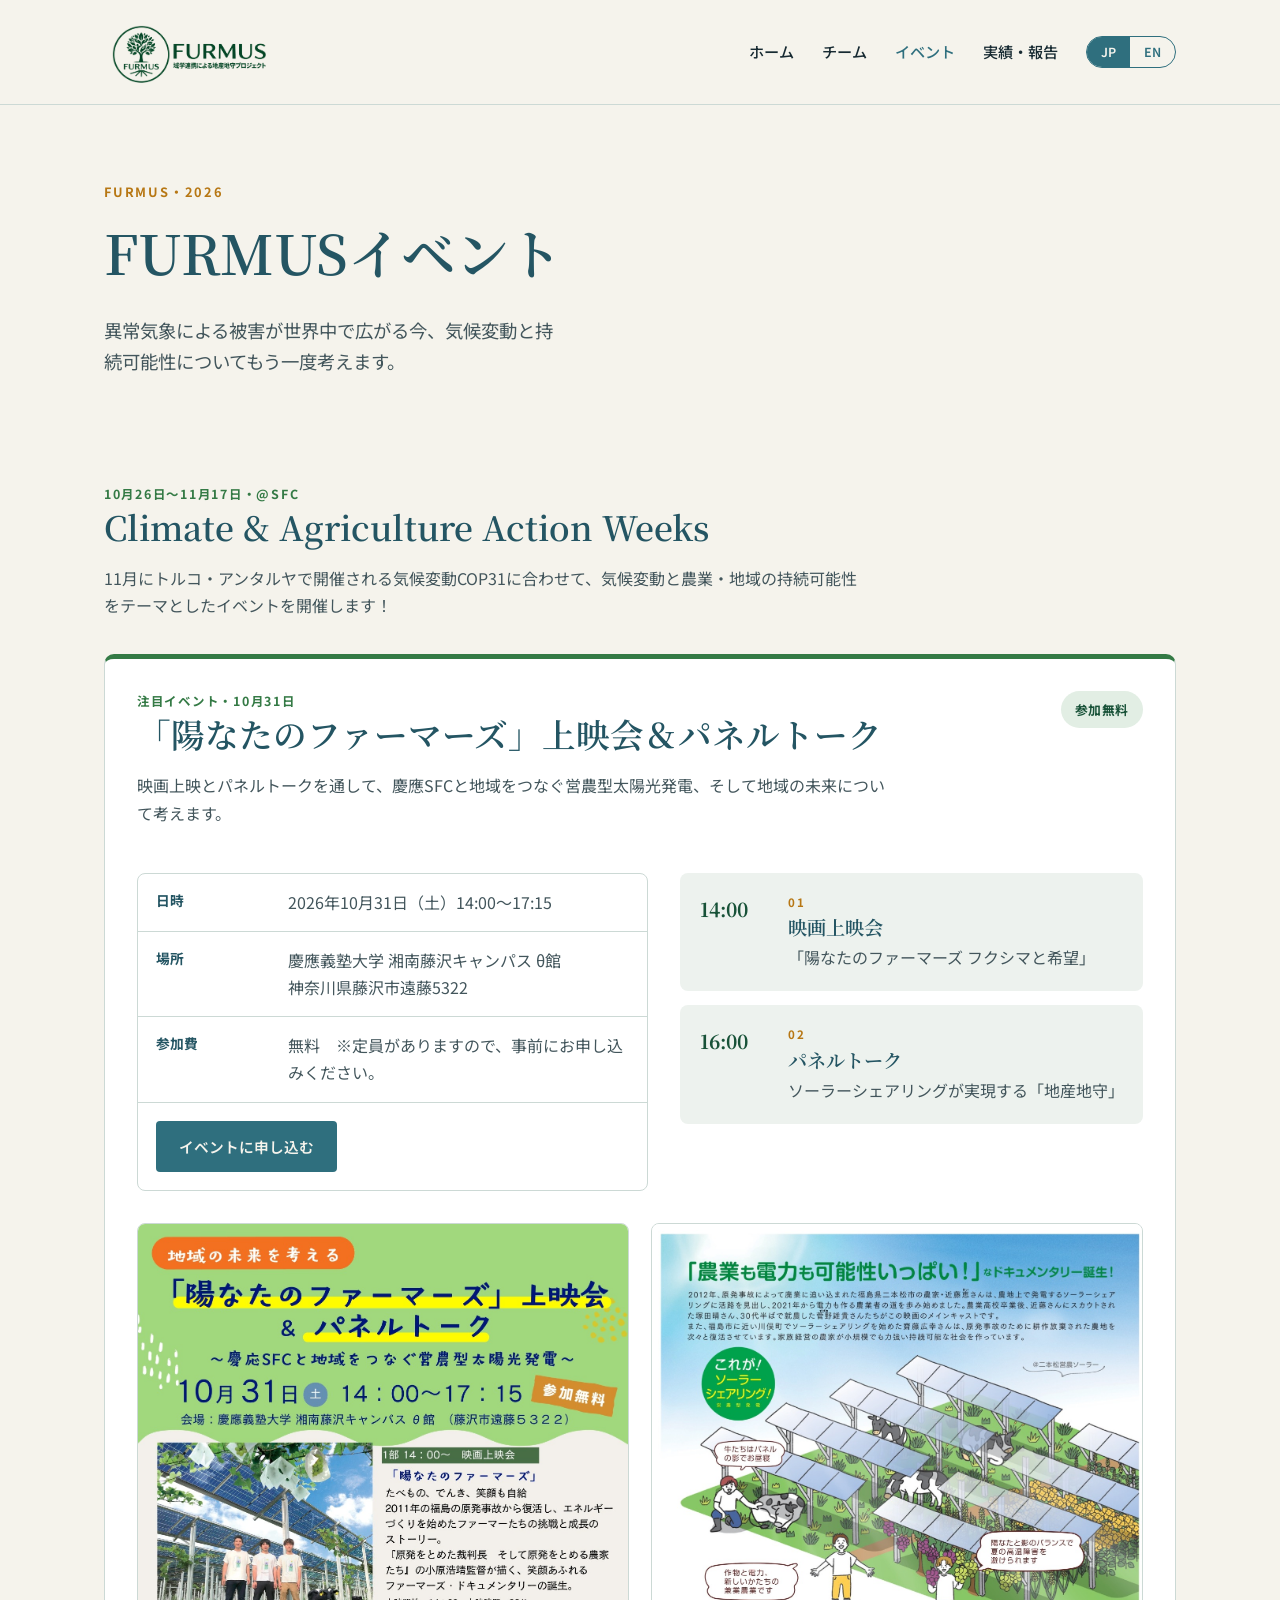
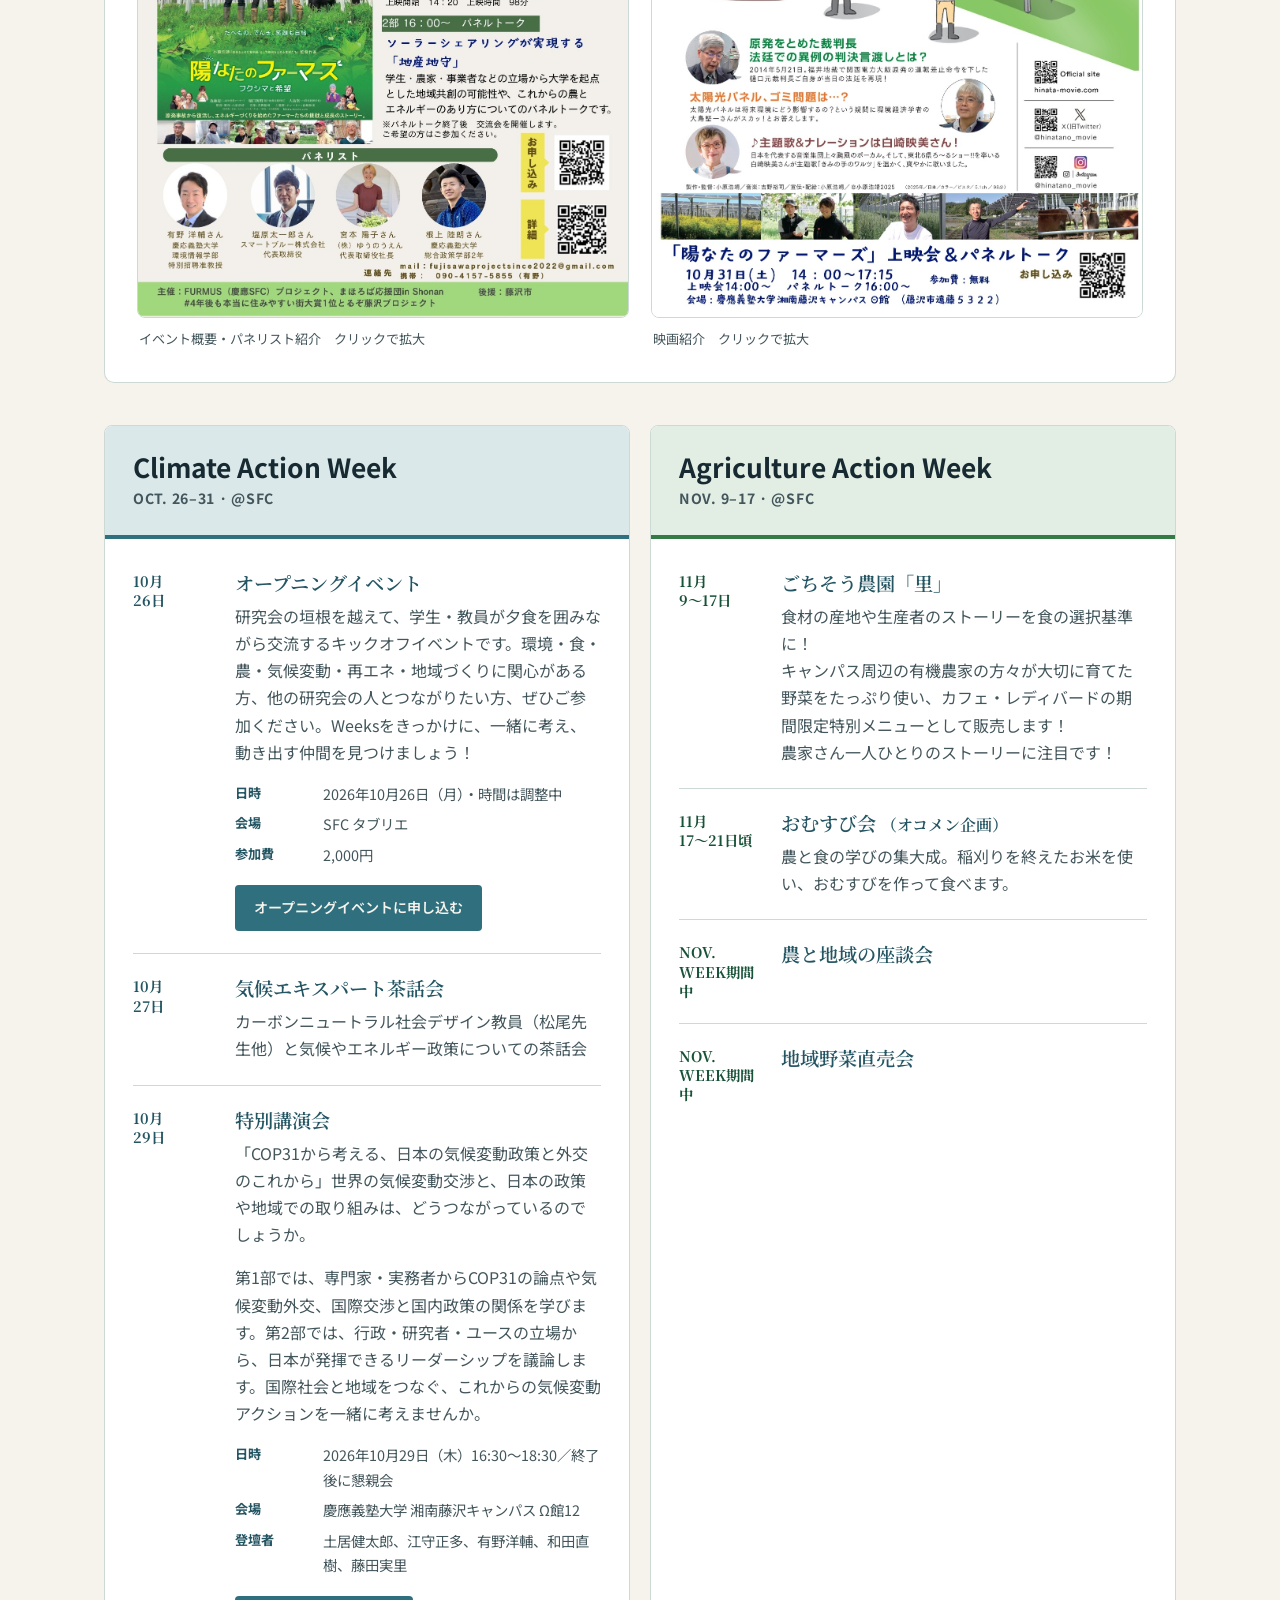
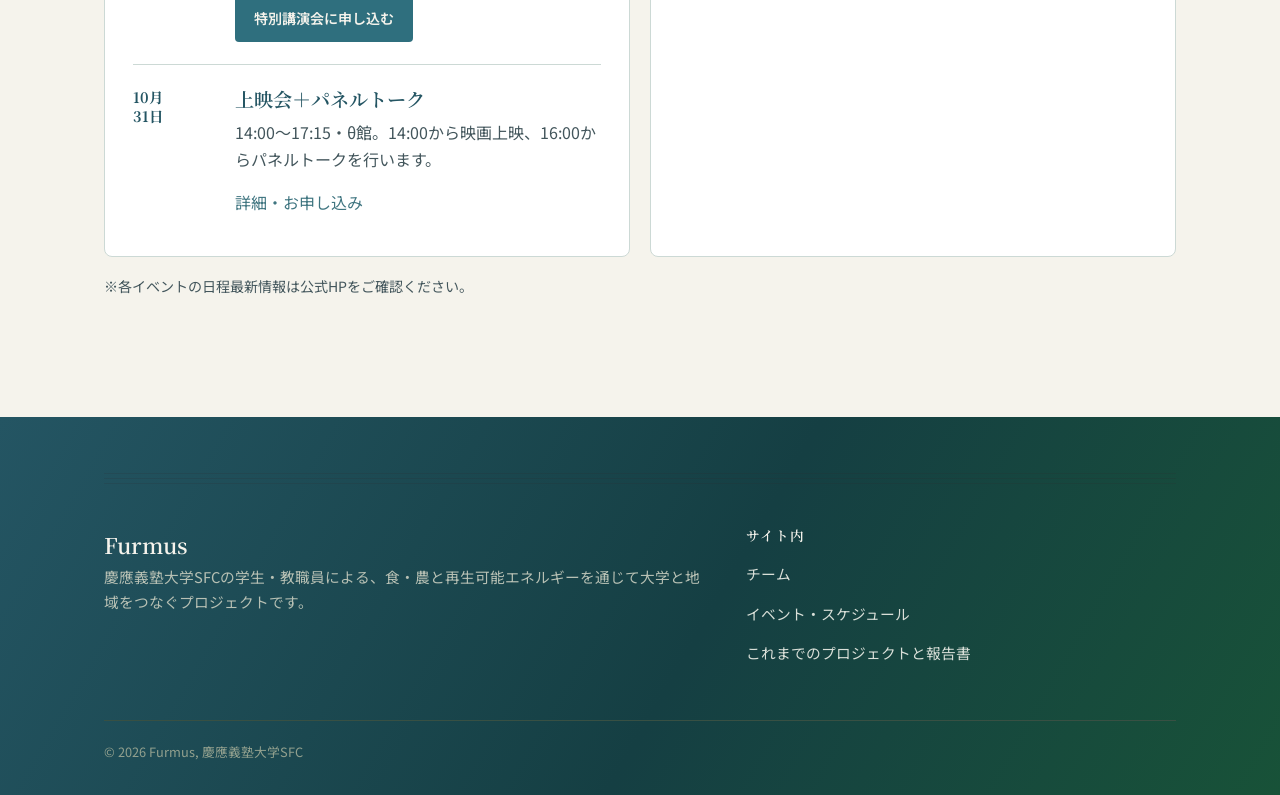
==== commit e55c5737: "Update events, team, and home page content events.html and styles.css: Add Oct 26 and Oct 29 event d" ====
--- a/events.html
+++ b/events.html
@@ -151,8 +151,21 @@
           <div>
             <h3 data-en>Opening Event</h3>
             <h3 data-jp>オープニングイベント</h3>
-            <p data-en>A kick-off and networking event at Cafeteria Tablier! Students and faculty will connect across research seminars.</p>
-            <p data-jp>食堂タブリエでのキックオフ＆ネットワーキングイベント!! 研究会を超えて学生と教員で交流します！</p>
+            <p data-en>A kick-off event where students and faculty gather over dinner and connect across research seminars. If you are interested in the environment, food, farming, climate change, renewable energy, or community building, or you want to meet people from other seminars, you are very welcome. Let’s use the Weeks as a chance to find people to think and act with!</p>
+            <p data-jp>研究会の垣根を越えて、学生・教員が夕食を囲みながら交流するキックオフイベントです。環境・食・農・気候変動・再エネ・地域づくりに関心がある方、他の研究会の人とつながりたい方、ぜひご参加ください。Weeksをきっかけに、一緒に考え、動き出す仲間を見つけましょう！</p>
+            <!-- TODO: add the start and end time once confirmed (both languages below) -->
+            <div class="entry-facts" data-en>
+              <div class="entry-fact"><strong>Date</strong><span>Monday, 26 October 2026 · time to be announced</span></div>
+              <div class="entry-fact"><strong>Venue</strong><span>SFC Tablier</span></div>
+              <div class="entry-fact"><strong>Fee</strong><span>¥2,000</span></div>
+            </div>
+            <div class="entry-facts" data-jp>
+              <div class="entry-fact"><strong>日時</strong><span>2026年10月26日（月）・時間は調整中</span></div>
+              <div class="entry-fact"><strong>会場</strong><span>SFC タブリエ</span></div>
+              <div class="entry-fact"><strong>参加費</strong><span>2,000円</span></div>
+            </div>
+            <a class="btn btn-primary entry-register" href="https://forms.gle/4LsVizRtpX2F11u76" target="_blank" rel="noopener" data-en>Register for the Opening Event</a>
+            <a class="btn btn-primary entry-register" href="https://forms.gle/4LsVizRtpX2F11u76" target="_blank" rel="noopener" data-jp>オープニングイベントに申し込む</a>
           </div>
         </article>
 
@@ -173,8 +186,22 @@
           <div>
             <h3 data-en>Special Lecture</h3>
             <h3 data-jp>特別講演会</h3>
-            <p data-en>“Thinking from COP31: The Future of Japan’s Climate Action and Diplomacy.” A cross-talk with a University of Tokyo professor, a former Vice-Minister for Global Environmental Affairs at Japan’s Ministry of the Environment, an ASEAN climate-policy expert, and SFC students.</p>
-            <p data-jp>『COP31から考える、日本の気候変動対策と外交のこれから』東大教授、環境省元地球環境審議官、ASEAN気候政策専門家、SFC生によるクロストーク</p>
+            <p data-en>“Thinking from COP31: The Future of Japan’s Climate Policy and Diplomacy.” How do global climate negotiations connect with Japan’s policies and local initiatives?</p>
+            <p data-jp>「COP31から考える、日本の気候変動政策と外交のこれから」世界の気候変動交渉と、日本の政策や地域での取り組みは、どうつながっているのでしょうか。</p>
+            <p data-en>In Part 1, experts and practitioners explain the key issues at COP31, climate diplomacy, and how international negotiations relate to domestic policy. In Part 2, speakers from government, research, and youth discuss the leadership Japan can show. Join us in thinking about climate action that connects the international community and local regions.</p>
+            <p data-jp>第1部では、専門家・実務者からCOP31の論点や気候変動外交、国際交渉と国内政策の関係を学びます。第2部では、行政・研究者・ユースの立場から、日本が発揮できるリーダーシップを議論します。国際社会と地域をつなぐ、これからの気候変動アクションを一緒に考えませんか。</p>
+            <div class="entry-facts" data-en>
+              <div class="entry-fact"><strong>Date</strong><span>Thursday, 29 October 2026 · 16:30–18:30, followed by a reception</span></div>
+              <div class="entry-fact"><strong>Venue</strong><span>Ω (Omega) Building 12, Keio University Shonan Fujisawa Campus</span></div>
+              <div class="entry-fact"><strong>Speakers</strong><span>Kentaro Doi, Seita Emori, Yosuke Arino, Naoki Wada, Minori Fujita</span></div>
+            </div>
+            <div class="entry-facts" data-jp>
+              <div class="entry-fact"><strong>日時</strong><span>2026年10月29日（木）16:30〜18:30／終了後に懇親会</span></div>
+              <div class="entry-fact"><strong>会場</strong><span>慶應義塾大学 湘南藤沢キャンパス Ω館12</span></div>
+              <div class="entry-fact"><strong>登壇者</strong><span>土居健太郎、江守正多、有野洋輔、和田直樹、藤田実里</span></div>
+            </div>
+            <a class="btn btn-primary entry-register" href="https://forms.gle/kZ4Sv6d48NJGp1kH6" target="_blank" rel="noopener" data-en>Register for the Special Lecture</a>
+            <a class="btn btn-primary entry-register" href="https://forms.gle/kZ4Sv6d48NJGp1kH6" target="_blank" rel="noopener" data-jp>特別講演会に申し込む</a>
           </div>
         </article>
 
--- a/styles.css
+++ b/styles.css
@@ -105,6 +105,9 @@
   opacity: 0.9;
 }
 
+/* One line under the header only: the header's own border is kept */
+.site-header + .field-rule { display: none; }
+
 .field-divider {
   border: none;
   height: 1px;
@@ -741,6 +744,30 @@
 .week-card:nth-child(2) .schedule-date { color: var(--green-deep); }
 
 .schedule-entry h3 { margin-bottom: 7px; }
+
+/* Compact fact list and register button inside a schedule entry */
+.entry-facts {
+  display: grid;
+  gap: 6px;
+  margin: 12px 0 14px;
+}
+.entry-fact {
+  display: grid;
+  grid-template-columns: 78px minmax(0, 1fr);
+  gap: 10px;
+  font-size: 0.9rem;
+}
+.entry-fact strong {
+  color: var(--blue-deep);
+  font-size: 0.82rem;
+}
+.entry-fact span { color: var(--ink-soft); }
+.entry-register {
+  margin-top: 4px;
+  padding: 10px 18px;
+  font-size: 0.88rem;
+}
+
 .schedule-entry p:last-child { margin-bottom: 0; }
 .schedule-note { margin-top: 18px; font-size: 0.88rem; }
 
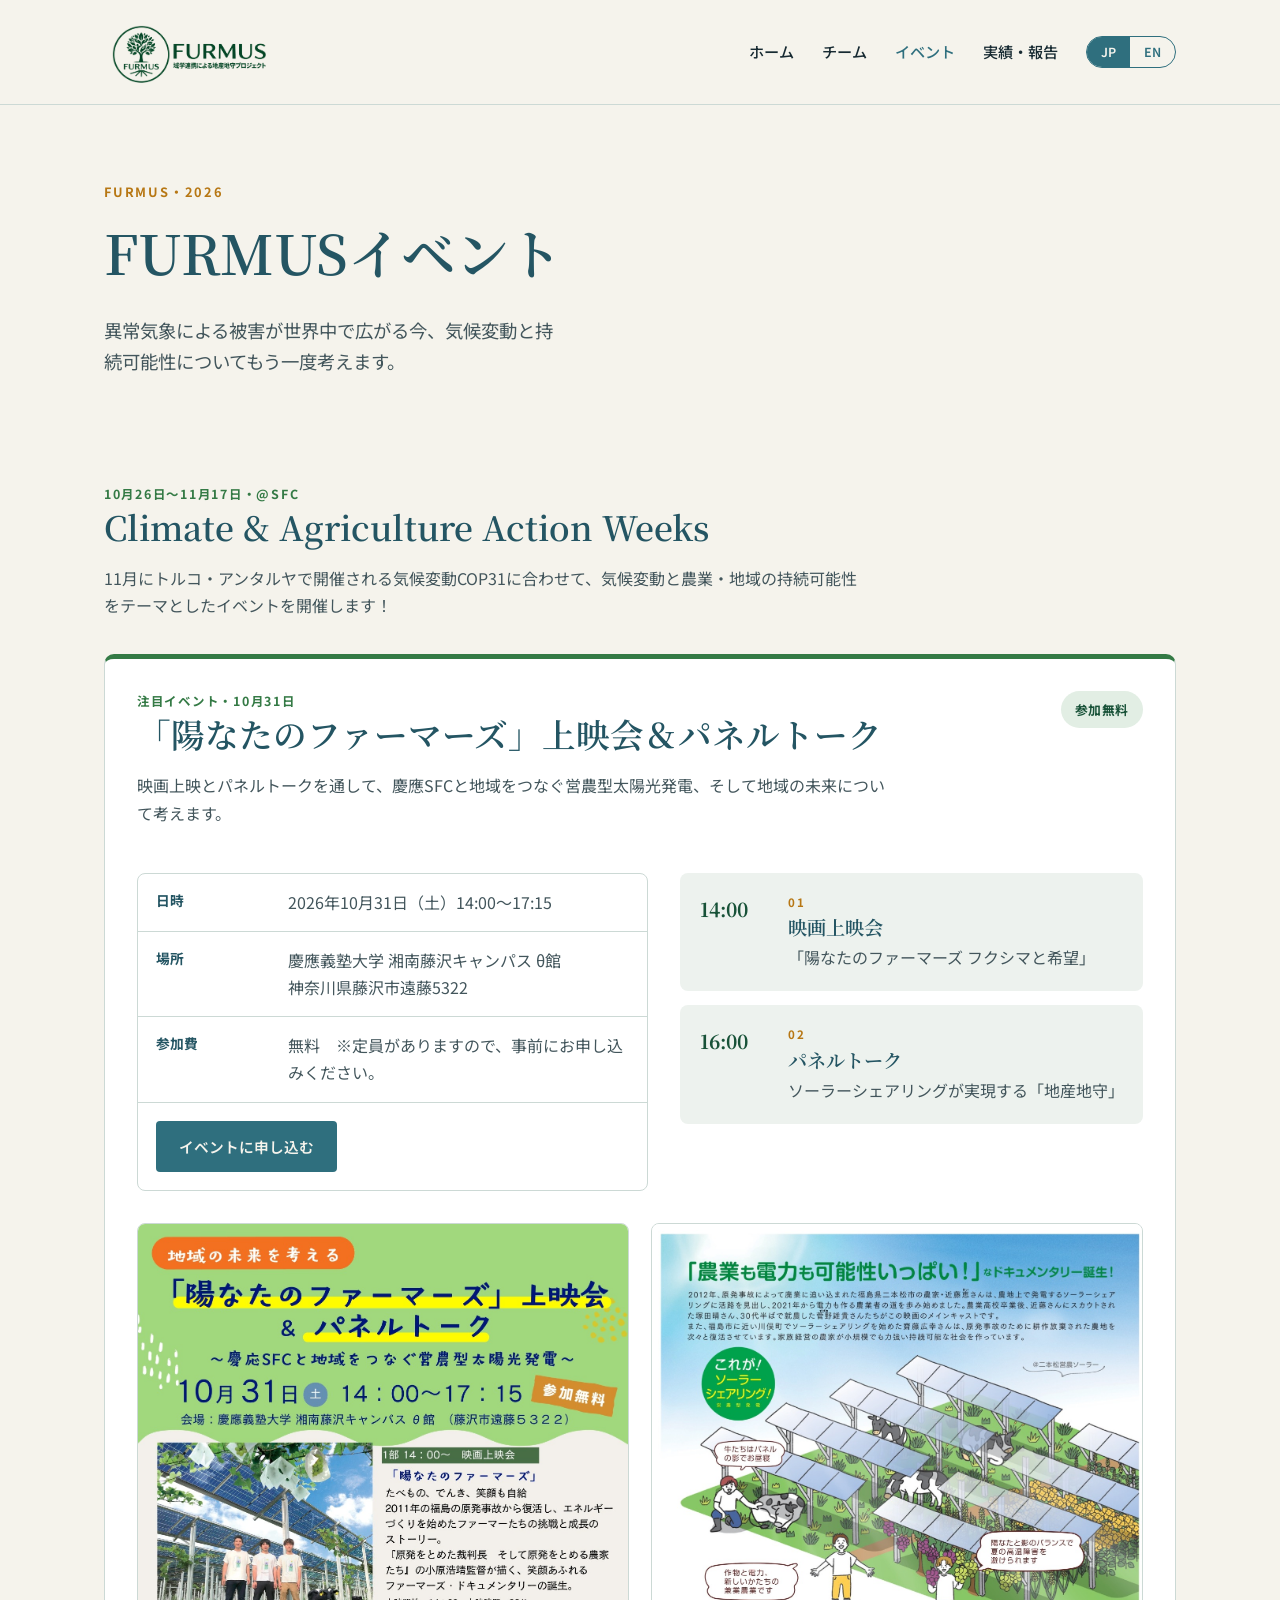
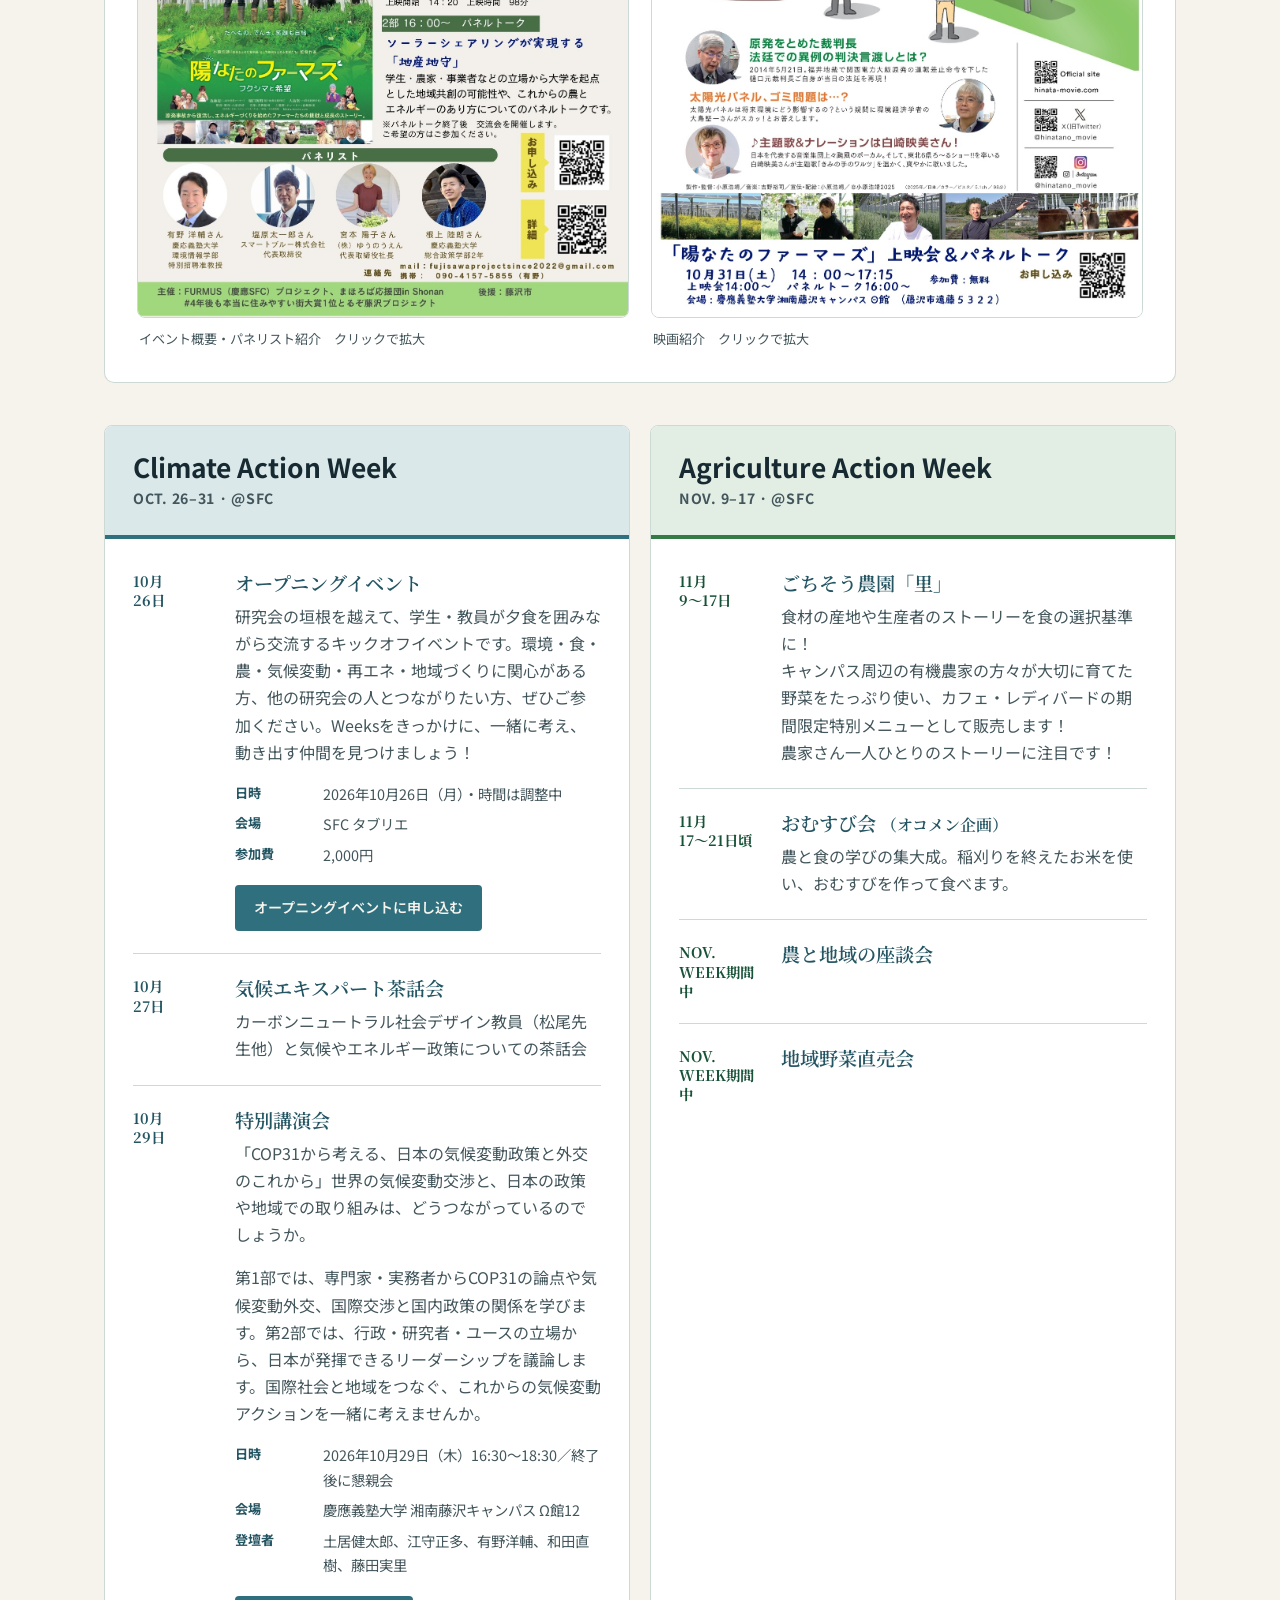
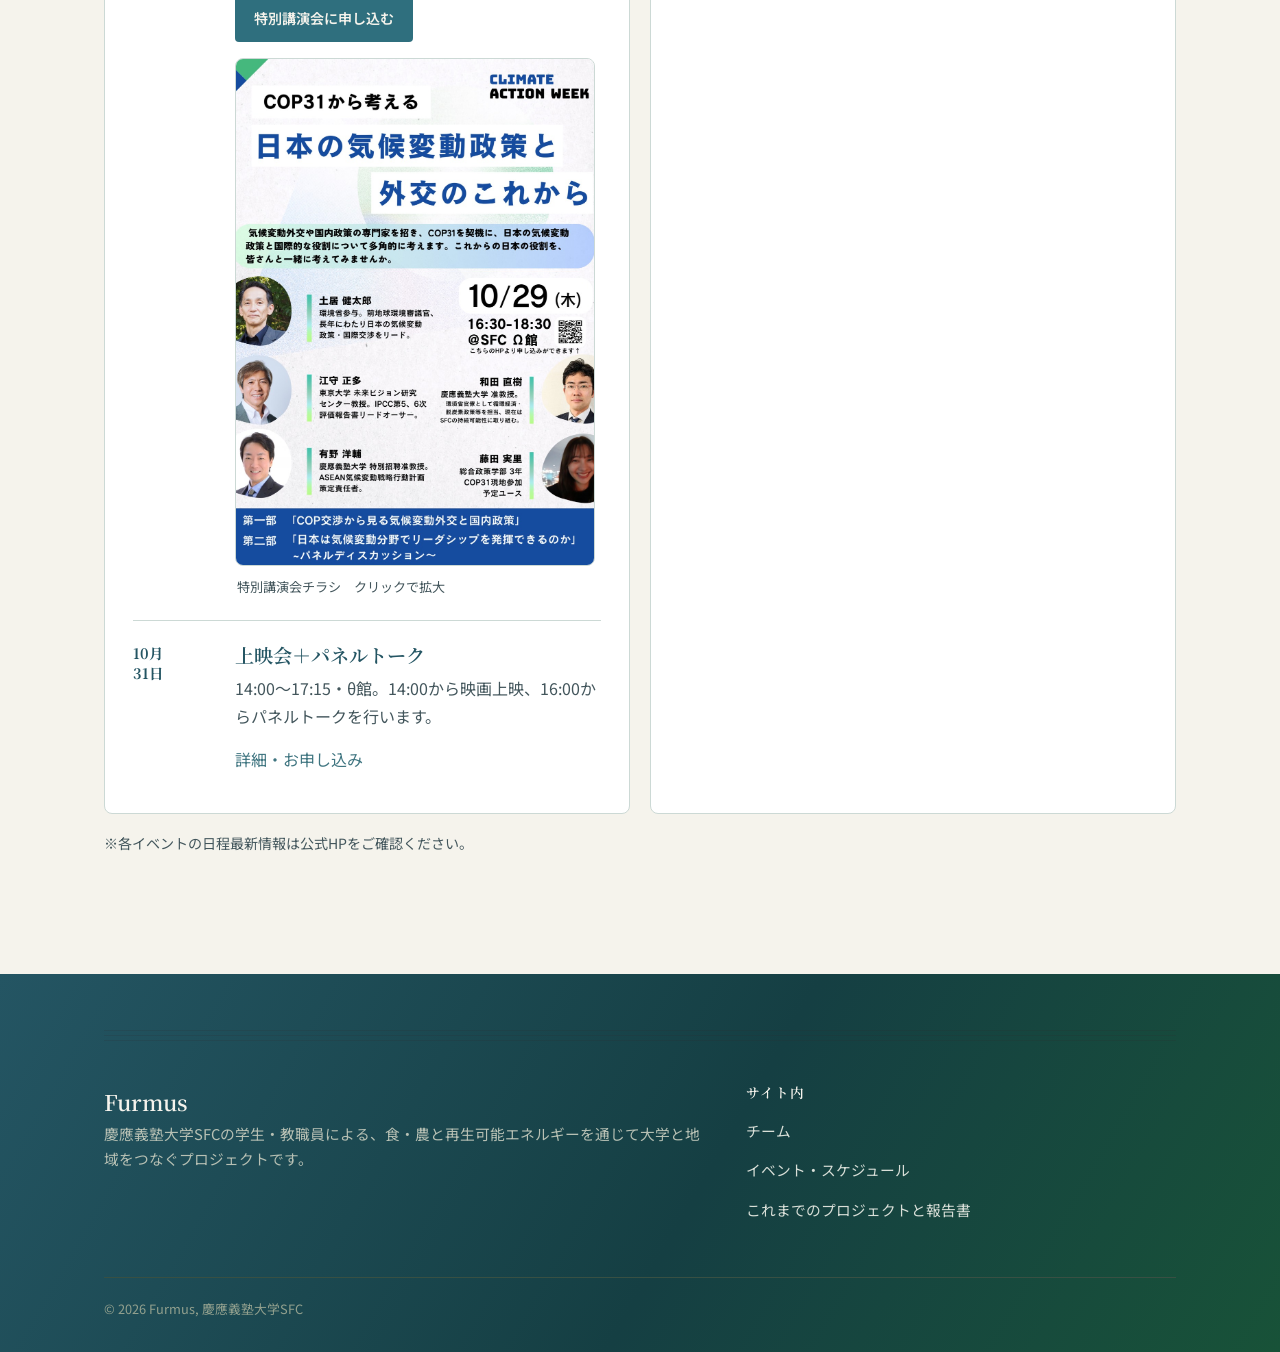
==== commit d5bd2263: "Add files via upload Add Oct 26 and Oct 29 event details with sign-up forms and lecture flyer, remov" ====
--- a/events.html
+++ b/events.html
@@ -202,6 +202,13 @@
             </div>
             <a class="btn btn-primary entry-register" href="https://forms.gle/kZ4Sv6d48NJGp1kH6" target="_blank" rel="noopener" data-en>Register for the Special Lecture</a>
             <a class="btn btn-primary entry-register" href="https://forms.gle/kZ4Sv6d48NJGp1kH6" target="_blank" rel="noopener" data-jp>特別講演会に申し込む</a>
+            <figure class="flyer-card entry-flyer">
+              <a href="cop31-special-lecture-flyer.jpg" target="_blank" rel="noopener">
+                <img src="cop31-special-lecture-flyer.jpg" alt="COP31から考える 日本の気候変動政策と外交のこれから 特別講演会チラシ" loading="lazy" decoding="async">
+              </a>
+              <figcaption data-en>Special Lecture flyer · Select to enlarge</figcaption>
+              <figcaption data-jp>特別講演会チラシ　クリックで拡大</figcaption>
+            </figure>
           </div>
         </article>
 
--- a/styles.css
+++ b/styles.css
@@ -931,3 +931,6 @@
   .week-heading strong { font-size: 1.2rem; }
   .agenda-item { grid-template-columns: 62px minmax(0, 1fr); padding: 16px; }
 }
+
+/* Lecture flyer inside a schedule entry: keep it a moderate size */
+.entry-flyer { max-width: 360px; margin-top: 16px; }
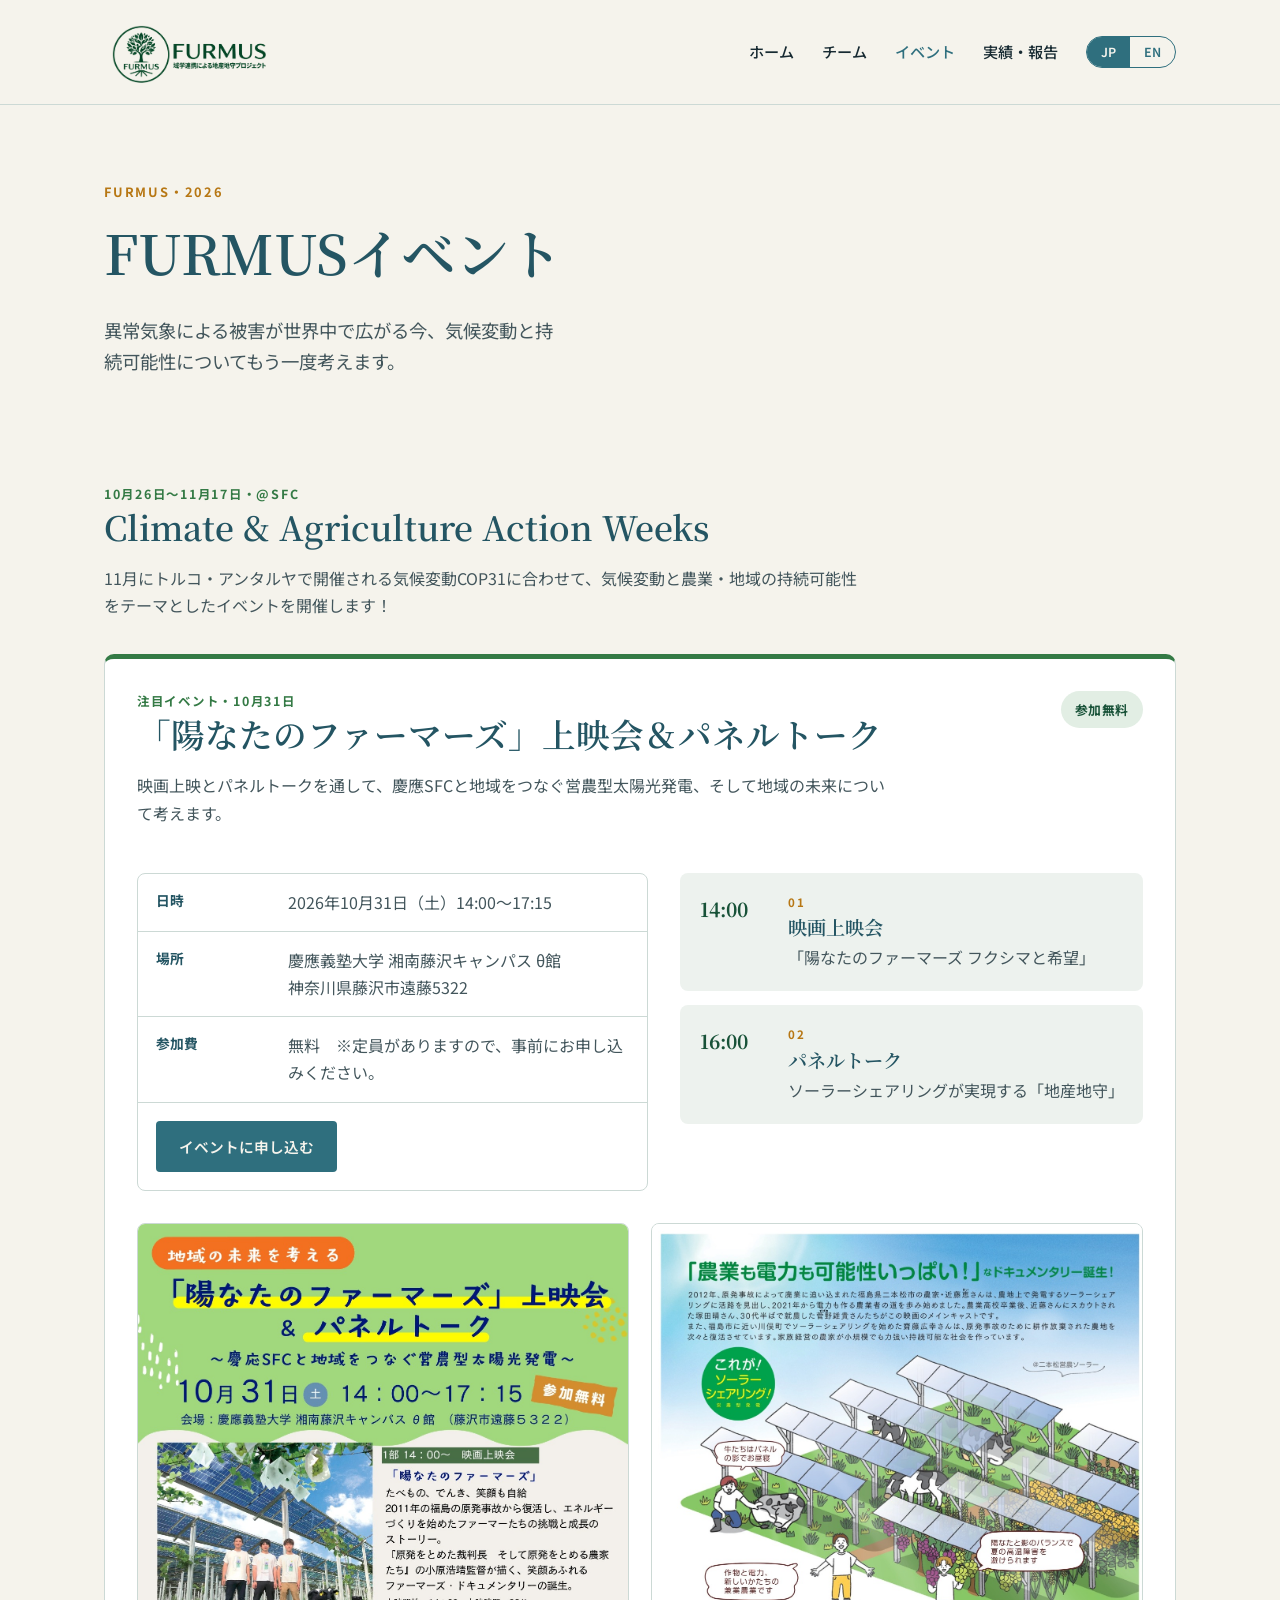
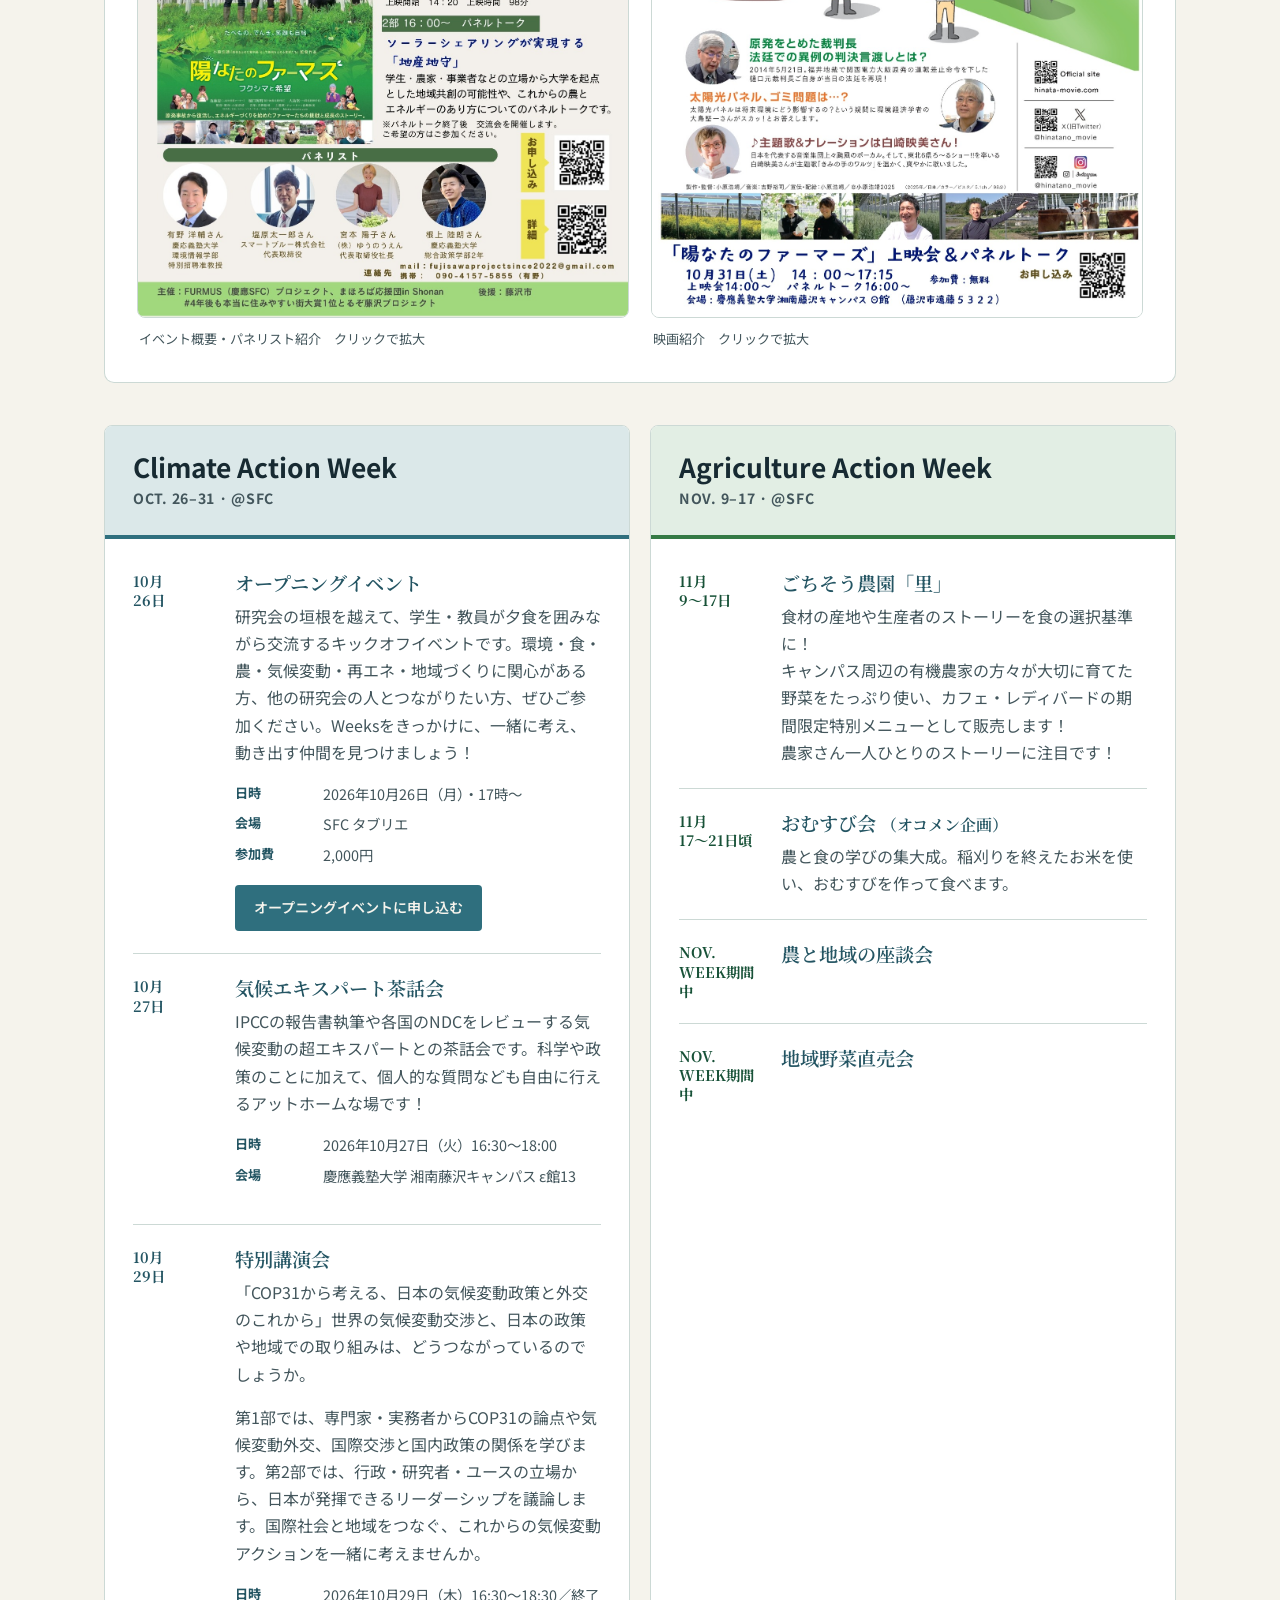
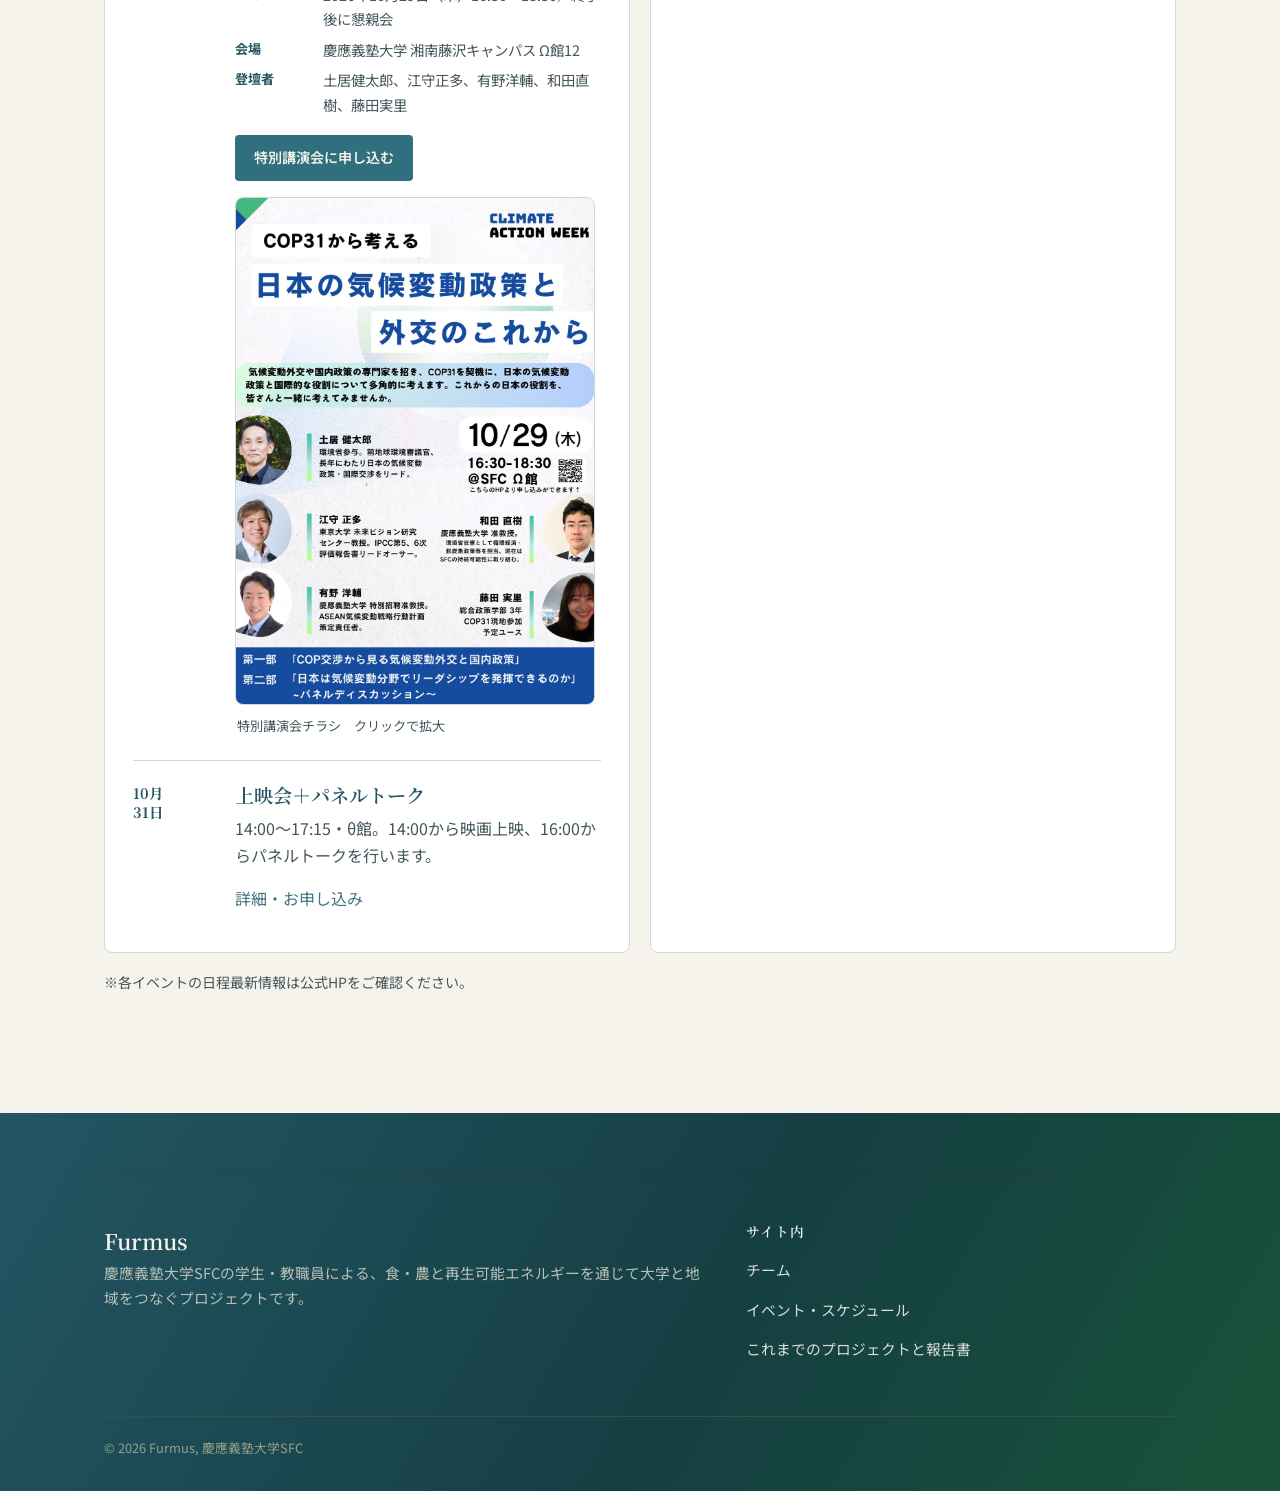
==== commit 71e7c844: "Add files via upload Update opening event time and tea gathering details" ====
--- a/events.html
+++ b/events.html
@@ -153,14 +153,13 @@
             <h3 data-jp>オープニングイベント</h3>
             <p data-en>A kick-off event where students and faculty gather over dinner and connect across research seminars. If you are interested in the environment, food, farming, climate change, renewable energy, or community building, or you want to meet people from other seminars, you are very welcome. Let’s use the Weeks as a chance to find people to think and act with!</p>
             <p data-jp>研究会の垣根を越えて、学生・教員が夕食を囲みながら交流するキックオフイベントです。環境・食・農・気候変動・再エネ・地域づくりに関心がある方、他の研究会の人とつながりたい方、ぜひご参加ください。Weeksをきっかけに、一緒に考え、動き出す仲間を見つけましょう！</p>
-            <!-- TODO: add the start and end time once confirmed (both languages below) -->
             <div class="entry-facts" data-en>
-              <div class="entry-fact"><strong>Date</strong><span>Monday, 26 October 2026 · time to be announced</span></div>
+              <div class="entry-fact"><strong>Date</strong><span>Monday, 26 October 2026 · from 17:00</span></div>
               <div class="entry-fact"><strong>Venue</strong><span>SFC Tablier</span></div>
               <div class="entry-fact"><strong>Fee</strong><span>¥2,000</span></div>
             </div>
             <div class="entry-facts" data-jp>
-              <div class="entry-fact"><strong>日時</strong><span>2026年10月26日（月）・時間は調整中</span></div>
+              <div class="entry-fact"><strong>日時</strong><span>2026年10月26日（月）・17時～</span></div>
               <div class="entry-fact"><strong>会場</strong><span>SFC タブリエ</span></div>
               <div class="entry-fact"><strong>参加費</strong><span>2,000円</span></div>
             </div>
@@ -175,8 +174,16 @@
           <div>
             <h3 data-en>Climate Experts’ Tea Gathering</h3>
             <h3 data-jp>気候エキスパート茶話会</h3>
-            <p data-en>A tea gathering with faculty members in Carbon Neutral Society Design, including Professor Matsuo, to discuss climate and energy policy.</p>
-            <p data-jp>カーボンニュートラル社会デザイン教員（松尾先生他）と気候やエネルギー政策についての茶話会</p>
+            <p data-en>A tea gathering with a leading climate expert who writes for IPCC reports and reviews countries’ NDCs. Alongside science and policy, feel free to ask personal questions too. It is a relaxed, homely setting!</p>
+            <p data-jp>IPCCの報告書執筆や各国のNDCをレビューする気候変動の超エキスパートとの茶話会です。科学や政策のことに加えて、個人的な質問なども自由に行えるアットホームな場です！</p>
+            <div class="entry-facts" data-en>
+              <div class="entry-fact"><strong>Date</strong><span>Tuesday, 27 October 2026 · 16:30–18:00</span></div>
+              <div class="entry-fact"><strong>Venue</strong><span>ε (Epsilon) Building 13, Keio University Shonan Fujisawa Campus</span></div>
+            </div>
+            <div class="entry-facts" data-jp>
+              <div class="entry-fact"><strong>日時</strong><span>2026年10月27日（火）16:30～18:00</span></div>
+              <div class="entry-fact"><strong>会場</strong><span>慶應義塾大学 湘南藤沢キャンパス ε館13</span></div>
+            </div>
           </div>
         </article>
 
--- a/styles.css
+++ b/styles.css
@@ -414,6 +414,7 @@
   overflow: hidden;
 }
 .person-photo {
+  display: none; /* photo boxes hidden until photos are ready: delete this line to bring them back */
   aspect-ratio: 4/5;
   background: linear-gradient(160deg, var(--blue) 0%, var(--green) 100%);
 }
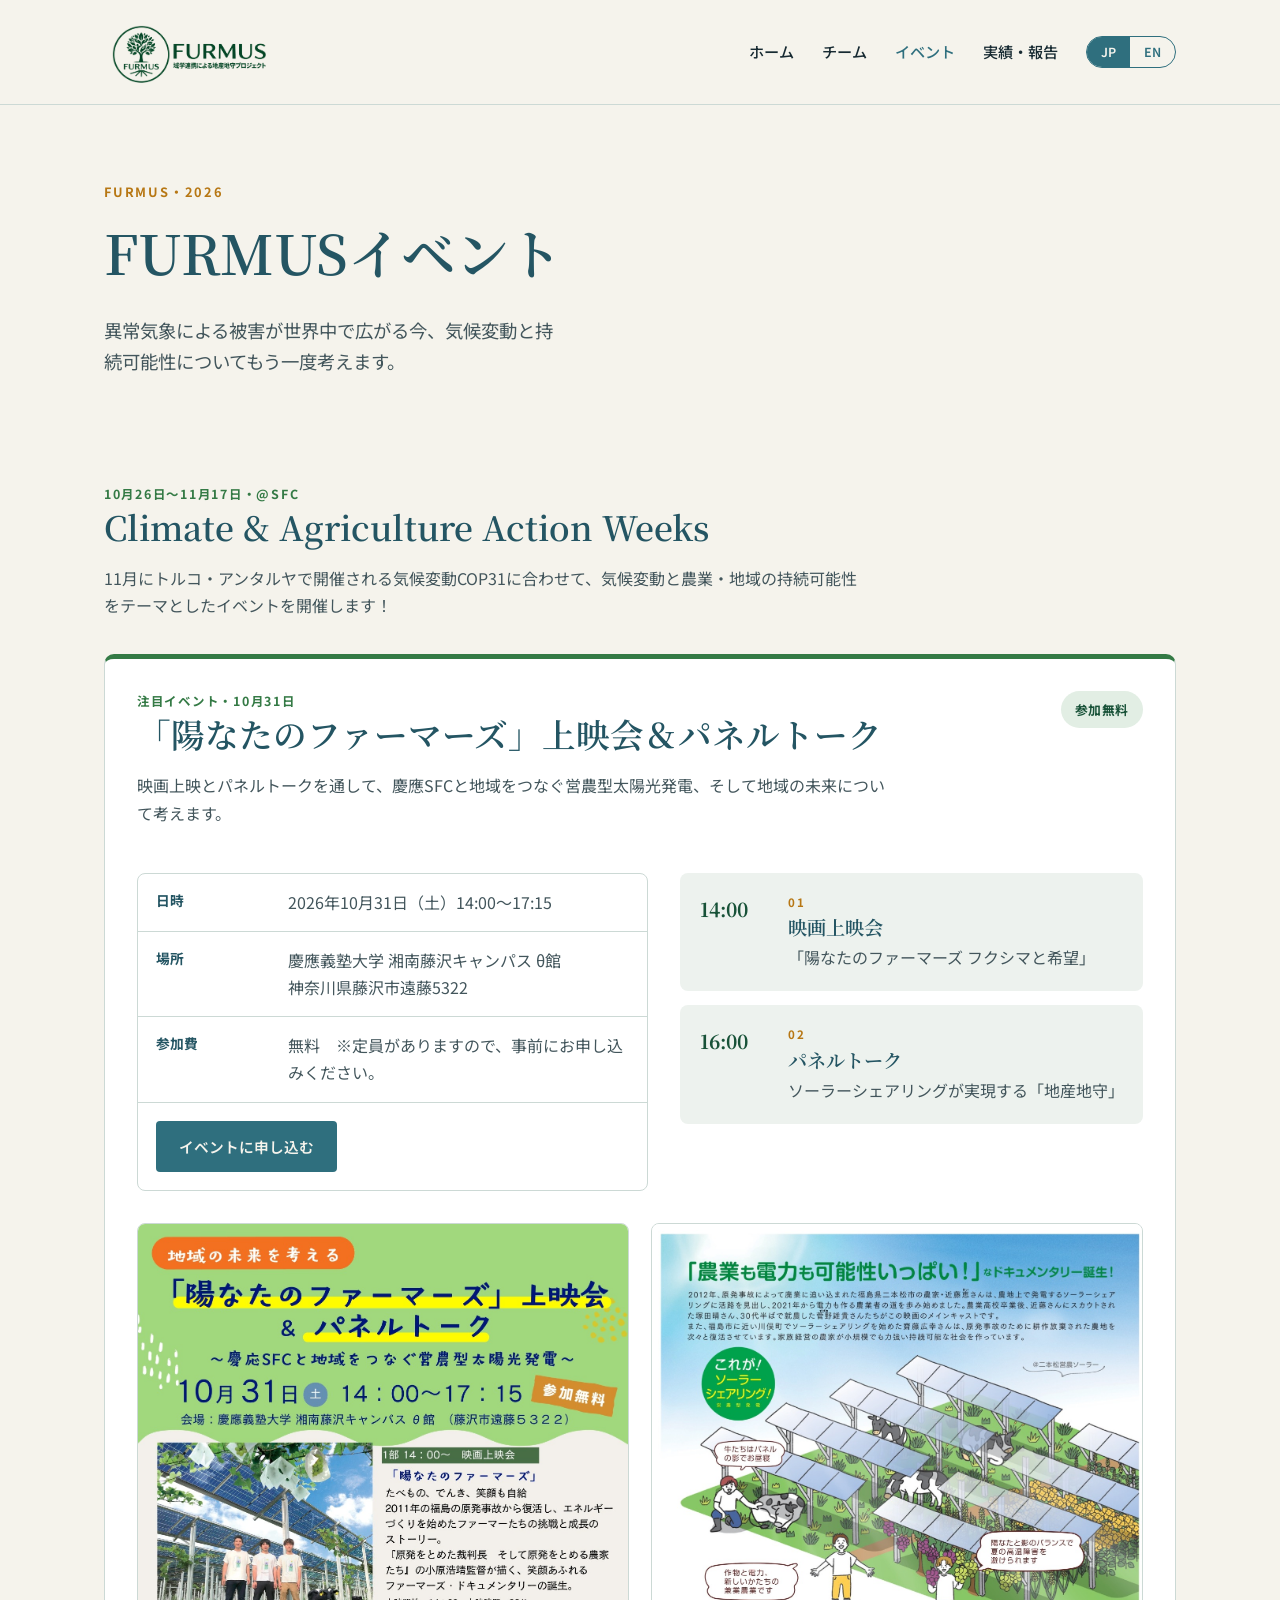
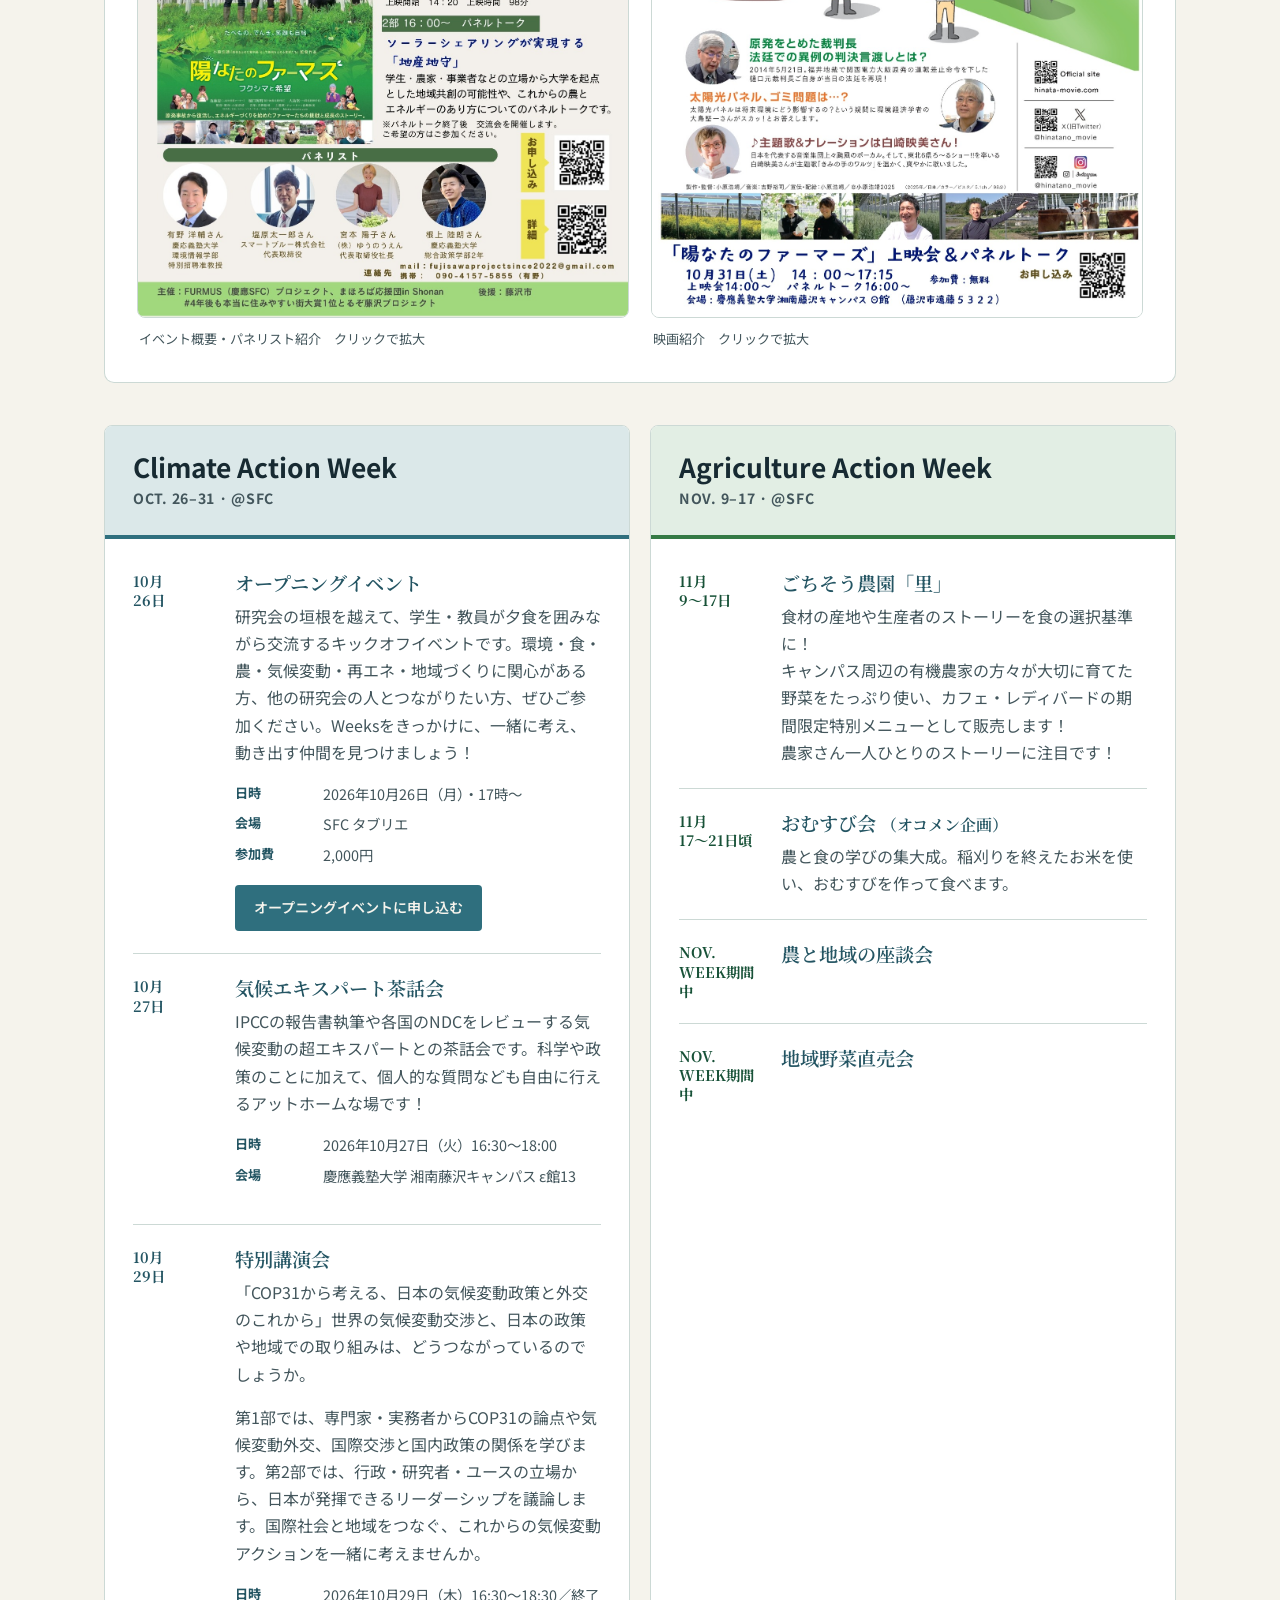
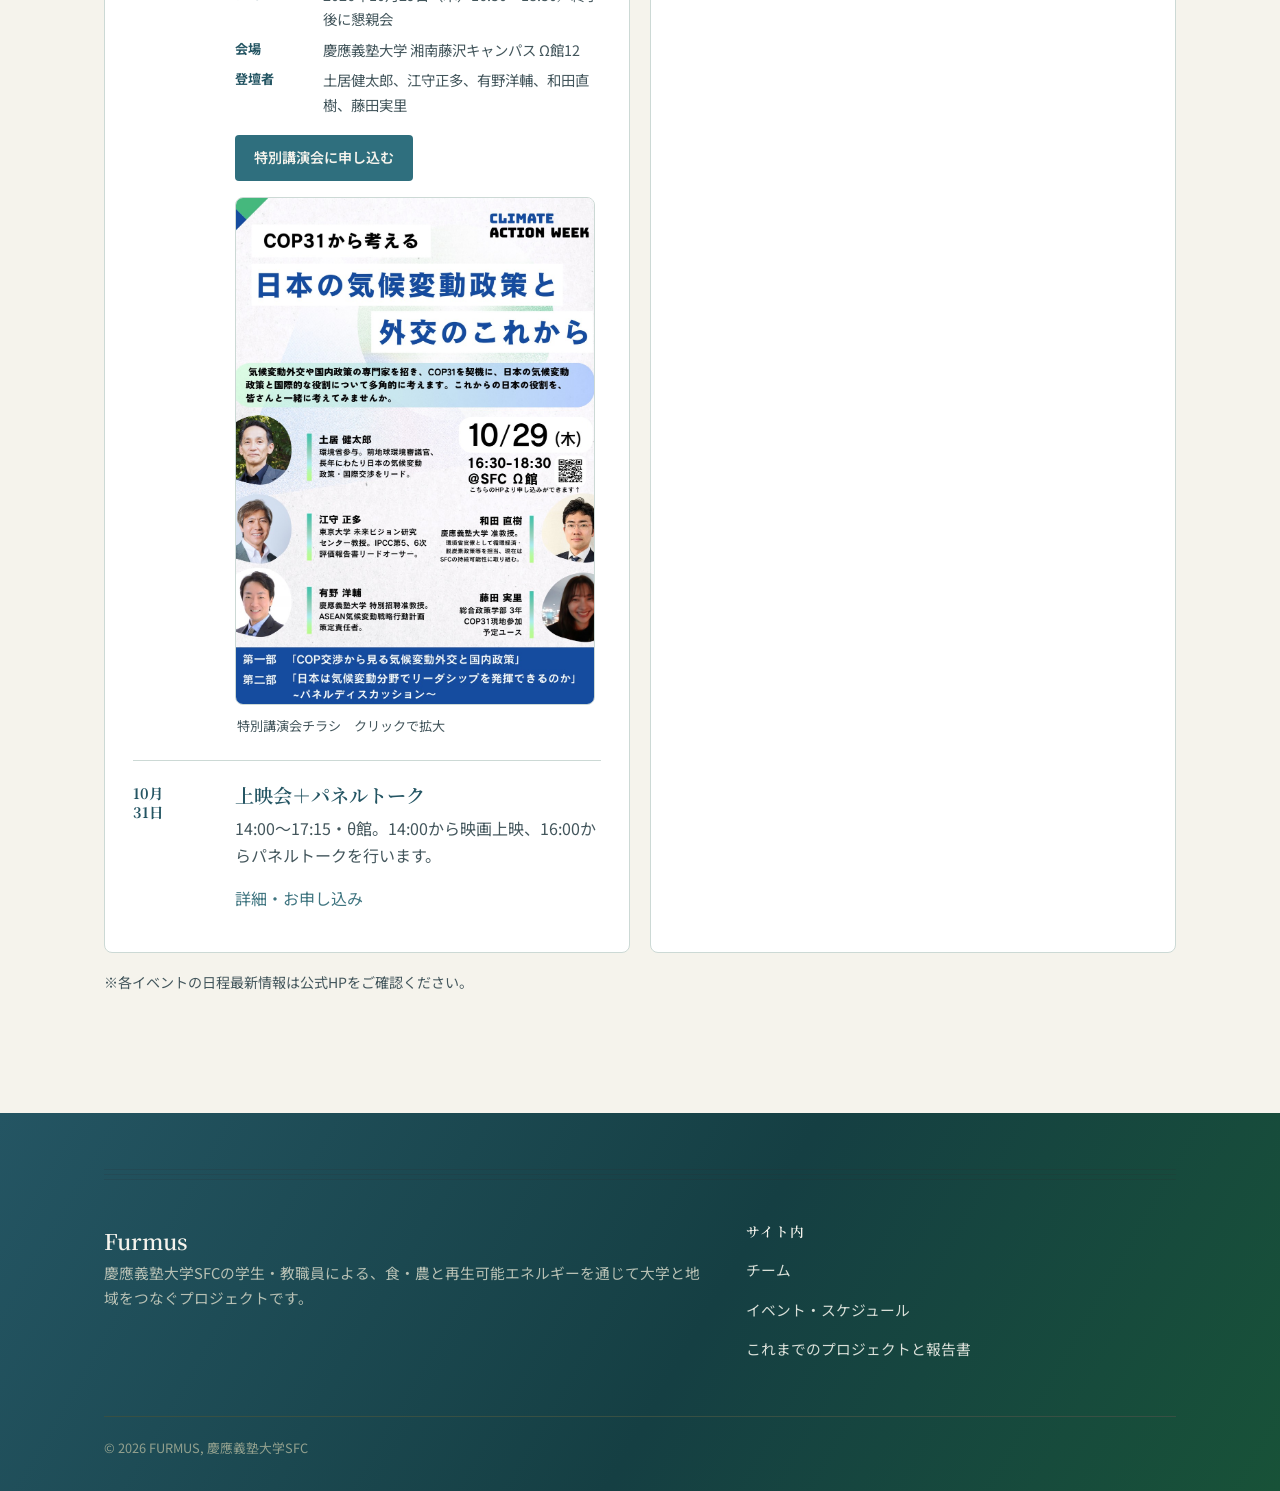
==== commit 38779f36: "Change footer to FURMUS" ====
--- a/events.html
+++ b/events.html
@@ -305,8 +305,8 @@
       </div>
     </div>
     <div class="footer-bottom">
-      <span data-en>© 2026 Furmus, Keio University SFC.</span>
-      <span data-jp>© 2026 Furmus, 慶應義塾大学SFC</span>
+      <span data-en>© 2026 FURMUS, Keio University SFC.</span>
+      <span data-jp>© 2026 FURMUS, 慶應義塾大学SFC</span>
     </div>
   </div>
 </footer>
